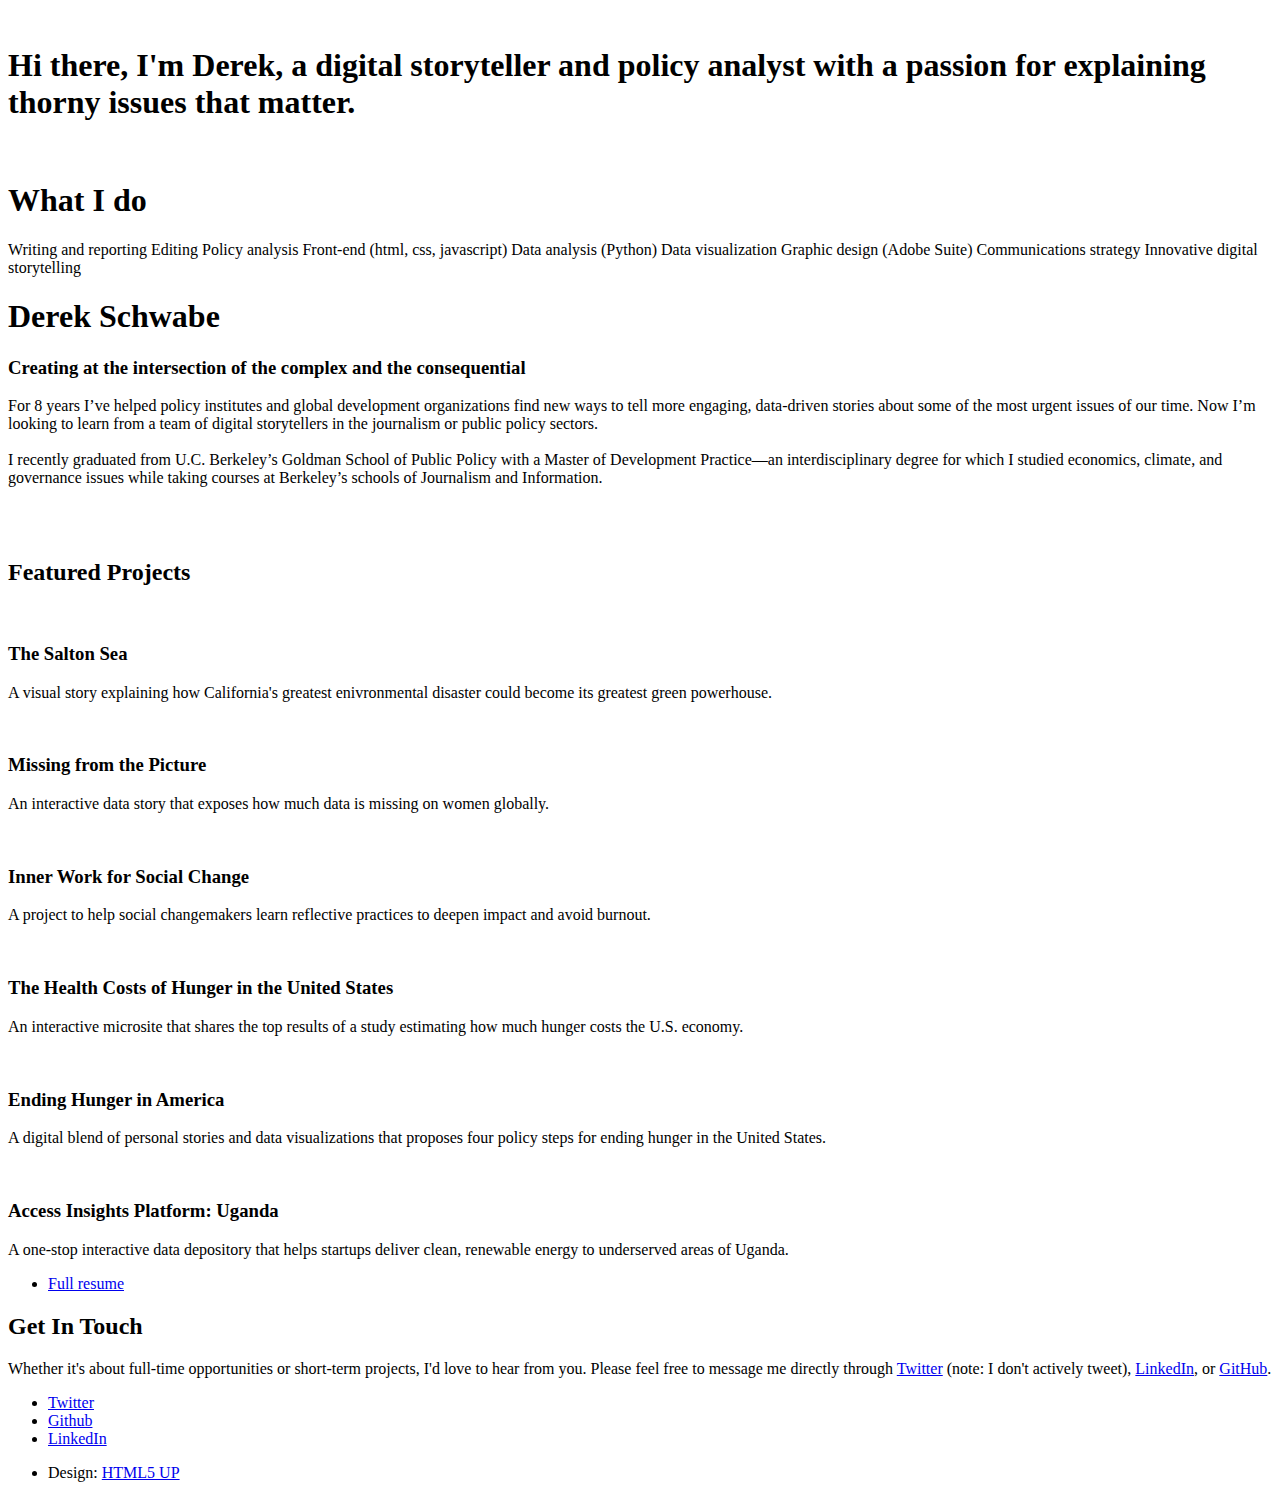
==== index.html @ 2f1cd6c5 "Adding .html file for personal website" ====
<!DOCTYPE HTML>
<!--
	Strata by HTML5 UP
	html5up.net | @ajlkn
	Free for personal and commercial use under the CCA 3.0 license (html5up.net/license)
-->
<html>
	<head>
		<title>Derek Schwabe</title>
		<link rel="shortcut icon" type="image/png" href="images/fav/ds-favicon.png"/>
		<meta charset="utf-8" />
		<meta name="viewport" content="width=device-width, initial-scale=1, user-scalable=no" />
		<link rel="stylesheet" href="assets/css/main.css" />
	</head>
	<body class="is-preload">

		<!-- Header -->
			<header id="header">
				<div class="inner" id="header-text">
					<a class="image headshot"><img src="images/derek-headshot.jpg" alt="" /></a>
					<h1><strong>Hi there, I'm Derek</strong><span class = "intro-sentence">, a digital storyteller
					and policy analyst with a passion for
					explaining thorny issues that matter.</span></h1><br />
					<span class = whatido> <h1><strong>What I do</strong></h1></span>
					<span id="keywords"><p class ="intro"><span class = "keyword">Writing and reporting</span> <span class = "keyword">Editing</span> <span class = "keyword">Policy analysis</span> <span class = "keyword">Front-end (html, css, javascript) </span> <span class = "keyword">Data analysis (Python)</span> <span class = "keyword">Data visualization </span> <span class = "keyword">Graphic design (Adobe Suite) </span> <span class = "keyword">Communications strategy </span> <span class = "keyword">Innovative digital storytelling</span></p>
				</span>
				</div>
			</header>

		<!-- Main -->
			<div id="main">

				<!-- One -->
					<section id="one">
						<header class="major">
							<h1 class="name">Derek Schwabe</h1>
							<h3 class = "tagline">Creating at the intersection of the complex and the consequential</h3>
						</header>
						<p class ="intro">For 8 years I’ve helped policy institutes and global development organizations find new ways to tell more engaging, data-driven stories about some of the most urgent issues of our time. Now I’m looking to learn from a team of digital storytellers in the journalism or public policy sectors. <br /> <br />

						I recently graduated from U.C. Berkeley’s Goldman School of Public Policy with a Master of Development Practice—an interdisciplinary degree for which I studied economics, climate, and governance issues while taking courses at Berkeley’s schools of Journalism and Information.</p> <br /><br />

						<!-- <h3 id = "skills"> What I do</h3>
						<div class = "keyword-container"><p class ="intro"><span class = "keyword">Writing and reporting</span> <span class = "keyword">editing</span> <span class = "keyword">policy analysis</span> <span class = "keyword">front-end web development (html, css, javascript) </span> <span class = "keyword">data analysis (Python)</span> <span class = "keyword">data visualization </span> <span class = "keyword">graphic design (Adobe Suite) </span> <span class = "keyword">communications strategy </span> <span class = "keyword">innovative digital storytelling</span></p></div> -->
						<!-- <ul class="actions">
							<li><a href="#" class="button">Learn More</a></li>
						</ul> -->
					</section>

				<!-- Two -->
					<section id="two">
						<h2 class="projects">Featured Projects</h2>
						<div class="row">
							<article class="col-6 col-12-xsmall work-item">
								<a href="https://salton-sea-story.netlify.app/" target="_blank" class="image fit thumb"><img src="images/thumbs/01.jpg" alt="" /></a>
								<h3>The Salton Sea</h3>
								<p>A visual story explaining how California's greatest enivronmental disaster could become its greatest green powerhouse.</p>
							</article>
							<article class="col-6 col-12-xsmall work-item">
								<a href="https://hungerreport.org/missingdata/" target="_blank" class="image fit thumb"><img src="images/thumbs/02.jpg" alt="" /></a>
								<h3>Missing from the Picture</h3>
								<p>An interactive data story that exposes how much data is missing on women globally.</p>
							</article>
							<article class="col-6 col-12-xsmall work-item">
								<a href="https://www.innerworkforsocialchange.org/" target="_blank" class="image fit thumb"><img src="images/thumbs/03.jpg" alt="" /></a>
								<h3>Inner Work for Social Change</h3>
								<p>A project to help social changemakers learn reflective practices to deepen impact and avoid burnout.</p>
							</article>
							<article class="col-6 col-12-xsmall work-item">
								<a href="http://www.hungerreport.org/costofhunger/" target="_blank" class="image fit thumb"><img src="images/thumbs/04.jpg" alt="" /></a>
								<h3>The Health Costs of Hunger in the United States</h3>
								<p>An interactive microsite that shares the top results of a study estimating how much hunger costs the U.S. economy.</p>
							</article>
							<article class="col-6 col-12-xsmall work-item">
								<a href="https://hungerreport.org/profiles/" target="_blank" class="image fit thumb"><img src="images/thumbs/05.jpg" alt="" /></a>
								<h3>Ending Hunger in America</h3>
								<p>A digital blend of personal stories and data visualizations that proposes four policy steps for ending hunger in the United States.</p>
							</article>
							<article class="col-6 col-12-xsmall work-item">
								<a href="https://accessinsights.org/explore/ug" target="_blank" class="image fit thumb"><img src="images/thumbs/06.jpg" alt="" /></a>
								<h3>Access Insights Platform: Uganda</h3>
								<p>A one-stop interactive data depository that helps startups deliver clean, renewable energy to underserved areas of Uganda.</p>
							</article>
						</div>
						<ul class="actions">
							<li><a href="assets/documents/Derek-Schwabe-Resume-2022.pdf" target="_blank" class="button">Full resume</a></li>
						</ul>
					</section>

				<!-- Three -->
					<section id="three">
						<h2>Get In Touch</h2>
						<p>Whether it's about full-time opportunities or short-term projects, I'd love to hear from you. Please feel free to message me directly through <a href = "https://twitter.com/DerekSchwabe" target="_blank">Twitter</a> (note: I don't actively tweet), <a href = "https://www.linkedin.com/in/derek-s-07279b3a" target="_blank">LinkedIn</a>, or <a href = "https://github.com/d-schwabe" target="_blank">GitHub</a>.</p>
						<!-- <div class="row">
							<div class="col-8 col-12-small">
								<form method="post" action="https://formspree.io/f/mvoljdop">
									<div class="row gtr-uniform gtr-50">
										<div class="col-6 col-12-xsmall"><input type="text" name="name" id="name" placeholder="Name" /></div>
										<div class="col-6 col-12-xsmall"><input type="email" name="email" id="email" placeholder="Email" /></div>
										<div class="col-12"><textarea name="message" id="message" placeholder="Message" rows="4"></textarea></div>
									</div>
								</form>
								<ul class="actions">
									<li><input type="submit" value="Send Message" /></li>
								</ul>
							</div> -->
							<!-- <div class="col-4 col-12-small">
								<ul class="labeled-icons">
									<li>
										<h3 class="icon solid fa-home"><span class="label">Address</span></h3>
										1234 Somewhere Rd.<br />
										Nashville, TN 00000<br />
										United States
									</li>
									<li>
										<h3 class="icon solid fa-mobile-alt"><span class="label">Phone</span></h3>
										000-000-0000
									</li>
									<li>
										<h3 class="icon solid fa-envelope"><span class="label">Email</span></h3>
										<a href="#">hello@untitled.tld</a>
									</li>
								</ul>
							</div> -->
						</div>
					</section>

				<!-- Four -->
				<!--
					<section id="four">
						<h2>Elements</h2>

						<section>
							<h4>Text</h4>
							<p>This is <b>bold</b> and this is <strong>strong</strong>. This is <i>italic</i> and this is <em>emphasized</em>.
							This is <sup>superscript</sup> text and this is <sub>subscript</sub> text.
							This is <u>underlined</u> and this is code: <code>for (;;) { ... }</code>. Finally, <a href="#">this is a link</a>.</p>
							<hr />
							<header>
								<h4>Heading with a Subtitle</h4>
								<p>Lorem ipsum dolor sit amet nullam id egestas urna aliquam</p>
							</header>
							<p>Nunc lacinia ante nunc ac lobortis. Interdum adipiscing gravida odio porttitor sem non mi integer non faucibus ornare mi ut ante amet placerat aliquet. Volutpat eu sed ante lacinia sapien lorem accumsan varius montes viverra nibh in adipiscing blandit tempus accumsan.</p>
							<header>
								<h5>Heading with a Subtitle</h5>
								<p>Lorem ipsum dolor sit amet nullam id egestas urna aliquam</p>
							</header>
							<p>Nunc lacinia ante nunc ac lobortis. Interdum adipiscing gravida odio porttitor sem non mi integer non faucibus ornare mi ut ante amet placerat aliquet. Volutpat eu sed ante lacinia sapien lorem accumsan varius montes viverra nibh in adipiscing blandit tempus accumsan.</p>
							<hr />
							<h2>Heading Level 2</h2>
							<h3>Heading Level 3</h3>
							<h4>Heading Level 4</h4>
							<h5>Heading Level 5</h5>
							<h6>Heading Level 6</h6>
							<hr />
							<h5>Blockquote</h5>
							<blockquote>Fringilla nisl. Donec accumsan interdum nisi, quis tincidunt felis sagittis eget tempus euismod. Vestibulum ante ipsum primis in faucibus vestibulum. Blandit adipiscing eu felis iaculis volutpat ac adipiscing accumsan faucibus. Vestibulum ante ipsum primis in faucibus lorem ipsum dolor sit amet nullam adipiscing eu felis.</blockquote>
							<h5>Preformatted</h5>
							<pre><code>i = 0;

while (!deck.isInOrder()) {
print 'Iteration ' + i;
deck.shuffle();
i++;
}

print 'It took ' + i + ' iterations to sort the deck.';</code></pre>
						</section>

						<section>
							<h4>Lists</h4>
							<div class="row">
								<div class="col-6 col-12-xsmall">
									<h5>Unordered</h5>
									<ul>
										<li>Dolor pulvinar etiam magna etiam.</li>
										<li>Sagittis adipiscing lorem eleifend.</li>
										<li>Felis enim feugiat dolore viverra.</li>
									</ul>
									<h5>Alternate</h5>
									<ul class="alt">
										<li>Dolor pulvinar etiam magna etiam.</li>
										<li>Sagittis adipiscing lorem eleifend.</li>
										<li>Felis enim feugiat dolore viverra.</li>
									</ul>
								</div>
								<div class="col-6 col-12-xsmall">
									<h5>Ordered</h5>
									<ol>
										<li>Dolor pulvinar etiam magna etiam.</li>
										<li>Etiam vel felis at lorem sed viverra.</li>
										<li>Felis enim feugiat dolore viverra.</li>
										<li>Dolor pulvinar etiam magna etiam.</li>
										<li>Etiam vel felis at lorem sed viverra.</li>
										<li>Felis enim feugiat dolore viverra.</li>
									</ol>
									<h5>Icons</h5>
									<ul class="icons">
										<li><a href="" class="icon brands fa-twitter"><span class="label">Twitter</span></a></li>
										<li><a href="#" class="icon brands fa-facebook-f"><span class="label">Facebook</span></a></li>
										<li><a href="#" class="icon brands fa-instagram"><span class="label">Instagram</span></a></li>
										<li><a href="#" class="icon brands fa-github"><span class="label">Github</span></a></li>
										<li><a href="#" class="icon brands fa-dribbble"><span class="label">Dribbble</span></a></li>
										<li><a href="#" class="icon brands fa-tumblr"><span class="label">Tumblr</span></a></li>
									</ul>
								</div>
							</div>
							<h5>Actions</h5>
							<ul class="actions">
								<li><a href="#" class="button primary">Default</a></li>
								<li><a href="#" class="button">Default</a></li>
							</ul>
							<ul class="actions small">
								<li><a href="#" class="button primary small">Small</a></li>
								<li><a href="#" class="button small">Small</a></li>
							</ul>
							<div class="row">
								<div class="col-6 col-12-small">
									<ul class="actions stacked">
										<li><a href="#" class="button primary">Default</a></li>
										<li><a href="#" class="button">Default</a></li>
									</ul>
								</div>
								<div class="col-6 col-12-small">
									<ul class="actions stacked">
										<li><a href="#" class="button primary small">Small</a></li>
										<li><a href="#" class="button small">Small</a></li>
									</ul>
								</div>
								<div class="col-6 col-12-small">
									<ul class="actions stacked">
										<li><a href="#" class="button primary fit">Default</a></li>
										<li><a href="#" class="button fit">Default</a></li>
									</ul>
								</div>
								<div class="col-6 col-12-small">
									<ul class="actions stacked">
										<li><a href="#" class="button primary small fit">Small</a></li>
										<li><a href="#" class="button small fit">Small</a></li>
									</ul>
								</div>
							</div>
						</section>

						<section>
							<h4>Table</h4>
							<h5>Default</h5>
							<div class="table-wrapper">
								<table>
									<thead>
										<tr>
											<th>Name</th>
											<th>Description</th>
											<th>Price</th>
										</tr>
									</thead>
									<tbody>
										<tr>
											<td>Item One</td>
											<td>Ante turpis integer aliquet porttitor.</td>
											<td>29.99</td>
										</tr>
										<tr>
											<td>Item Two</td>
											<td>Vis ac commodo adipiscing arcu aliquet.</td>
											<td>19.99</td>
										</tr>
										<tr>
											<td>Item Three</td>
											<td> Morbi faucibus arcu accumsan lorem.</td>
											<td>29.99</td>
										</tr>
										<tr>
											<td>Item Four</td>
											<td>Vitae integer tempus condimentum.</td>
											<td>19.99</td>
										</tr>
										<tr>
											<td>Item Five</td>
											<td>Ante turpis integer aliquet porttitor.</td>
											<td>29.99</td>
										</tr>
									</tbody>
									<tfoot>
										<tr>
											<td colspan="2"></td>
											<td>100.00</td>
										</tr>
									</tfoot>
								</table>
							</div>

							<h5>Alternate</h5>
							<div class="table-wrapper">
								<table class="alt">
									<thead>
										<tr>
											<th>Name</th>
											<th>Description</th>
											<th>Price</th>
										</tr>
									</thead>
									<tbody>
										<tr>
											<td>Item One</td>
											<td>Ante turpis integer aliquet porttitor.</td>
											<td>29.99</td>
										</tr>
										<tr>
											<td>Item Two</td>
											<td>Vis ac commodo adipiscing arcu aliquet.</td>
											<td>19.99</td>
										</tr>
										<tr>
											<td>Item Three</td>
											<td> Morbi faucibus arcu accumsan lorem.</td>
											<td>29.99</td>
										</tr>
										<tr>
											<td>Item Four</td>
											<td>Vitae integer tempus condimentum.</td>
											<td>19.99</td>
										</tr>
										<tr>
											<td>Item Five</td>
											<td>Ante turpis integer aliquet porttitor.</td>
											<td>29.99</td>
										</tr>
									</tbody>
									<tfoot>
										<tr>
											<td colspan="2"></td>
											<td>100.00</td>
										</tr>
									</tfoot>
								</table>
							</div>
						</section>

						<section>
							<h4>Buttons</h4>
							<ul class="actions">
								<li><a href="#" class="button primary">Primary</a></li>
								<li><a href="#" class="button">Default</a></li>
							</ul>
							<ul class="actions">
								<li><a href="#" class="button large">Large</a></li>
								<li><a href="#" class="button">Default</a></li>
								<li><a href="#" class="button small">Small</a></li>
							</ul>
							<ul class="actions fit">
								<li><a href="#" class="button primary fit">Fit</a></li>
								<li><a href="#" class="button fit">Fit</a></li>
							</ul>
							<ul class="actions fit small">
								<li><a href="#" class="button primary fit small">Fit + Small</a></li>
								<li><a href="#" class="button fit small">Fit + Small</a></li>
							</ul>
							<ul class="actions">
								<li><a href="#" class="button primary icon solid fa-download">Icon</a></li>
								<li><a href="#" class="button icon solid fa-download">Icon</a></li>
							</ul>
							<ul class="actions">
								<li><span class="button primary disabled">Primary</span></li>
								<li><span class="button disabled">Default</span></li>
							</ul>
						</section>

						<section>
							<h4>Form</h4>
							<form method="post" action="#">
								<div class="row gtr-uniform gtr-50">
									<div class="col-6 col-12-xsmall">
										<input type="text" name="demo-name" id="demo-name" value="" placeholder="Name" />
									</div>
									<div class="col-6 col-12-xsmall">
										<input type="email" name="demo-email" id="demo-email" value="" placeholder="Email" />
									</div>
									<div class="col-12">
										<select name="demo-category" id="demo-category">
											<option value="">- Category -</option>
											<option value="1">Manufacturing</option>
											<option value="1">Shipping</option>
											<option value="1">Administration</option>
											<option value="1">Human Resources</option>
										</select>
									</div>
									<div class="col-4 col-12-small">
										<input type="radio" id="demo-priority-low" name="demo-priority" checked>
										<label for="demo-priority-low">Low Priority</label>
									</div>
									<div class="col-4 col-12-small">
										<input type="radio" id="demo-priority-normal" name="demo-priority">
										<label for="demo-priority-normal">Normal Priority</label>
									</div>
									<div class="col-4 col-12-small">
										<input type="radio" id="demo-priority-high" name="demo-priority">
										<label for="demo-priority-high">High Priority</label>
									</div>
									<div class="col-6 col-12-small">
										<input type="checkbox" id="demo-copy" name="demo-copy">
										<label for="demo-copy">Email me a copy of this message</label>
									</div>
									<div class="col-6 col-12-small">
										<input type="checkbox" id="demo-human" name="demo-human" checked>
										<label for="demo-human">I am a human and not a robot</label>
									</div>
									<div class="col-12">
										<textarea name="demo-message" id="demo-message" placeholder="Enter your message" rows="6"></textarea>
									</div>
									<div class="col-12">
										<ul class="actions">
											<li><input type="submit" value="Send Message" class="primary" /></li>
											<li><input type="reset" value="Reset" /></li>
										</ul>
									</div>
								</div>
							</form>
						</section>

						<section>
							<h4>Image</h4>
							<h5>Fit</h5>
							<div class="box alt">
								<div class="row gtr-50 gtr-uniform">
									<div class="col-12"><span class="image fit"><img src="images/fulls/05.jpg" alt="" /></span></div>
									<div class="col-4"><span class="image fit"><img src="images/thumbs/01.jpg" alt="" /></span></div>
									<div class="col-4"><span class="image fit"><img src="images/thumbs/02.jpg" alt="" /></span></div>
									<div class="col-4"><span class="image fit"><img src="images/thumbs/03.jpg" alt="" /></span></div>
									<div class="col-4"><span class="image fit"><img src="images/thumbs/04.jpg" alt="" /></span></div>
									<div class="col-4"><span class="image fit"><img src="images/thumbs/05.jpg" alt="" /></span></div>
									<div class="col-4"><span class="image fit"><img src="images/thumbs/06.jpg" alt="" /></span></div>
									<div class="col-4"><span class="image fit"><img src="images/thumbs/03.jpg" alt="" /></span></div>
									<div class="col-4"><span class="image fit"><img src="images/thumbs/02.jpg" alt="" /></span></div>
									<div class="col-4"><span class="image fit"><img src="images/thumbs/01.jpg" alt="" /></span></div>
								</div>
							</div>
							<h5>Left &amp; Right</h5>
							<p><span class="image left"><img src="images/avatar.jpg" alt="" /></span>Fringilla nisl. Donec accumsan interdum nisi, quis tincidunt felis sagittis eget. tempus euismod. Vestibulum ante ipsum primis in faucibus vestibulum. Blandit adipiscing eu felis iaculis volutpat ac adipiscing accumsan eu faucibus. Integer ac pellentesque praesent tincidunt felis sagittis eget. tempus euismod. Vestibulum ante ipsum primis in faucibus vestibulum. Blandit adipiscing eu felis iaculis volutpat ac adipiscing accumsan eu faucibus. Integer ac pellentesque praesent. Donec accumsan interdum nisi, quis tincidunt felis sagittis eget. tempus euismod. Vestibulum ante ipsum primis in faucibus vestibulum. Blandit adipiscing eu felis iaculis volutpat ac adipiscing accumsan eu faucibus. Integer ac pellentesque praesent tincidunt felis sagittis eget. tempus euismod. Vestibulum ante ipsum primis in faucibus vestibulum. Blandit adipiscing eu felis iaculis volutpat ac adipiscing accumsan eu faucibus. Integer ac pellentesque praesent.</p>
							<p><span class="image right"><img src="images/avatar.jpg" alt="" /></span>Fringilla nisl. Donec accumsan interdum nisi, quis tincidunt felis sagittis eget. tempus euismod. Vestibulum ante ipsum primis in faucibus vestibulum. Blandit adipiscing eu felis iaculis volutpat ac adipiscing accumsan eu faucibus. Integer ac pellentesque praesent tincidunt felis sagittis eget. tempus euismod. Vestibulum ante ipsum primis in faucibus vestibulum. Blandit adipiscing eu felis iaculis volutpat ac adipiscing accumsan eu faucibus. Integer ac pellentesque praesent. Donec accumsan interdum nisi, quis tincidunt felis sagittis eget. tempus euismod. Vestibulum ante ipsum primis in faucibus vestibulum. Blandit adipiscing eu felis iaculis volutpat ac adipiscing accumsan eu faucibus. Integer ac pellentesque praesent tincidunt felis sagittis eget. tempus euismod. Vestibulum ante ipsum primis in faucibus vestibulum. Blandit adipiscing eu felis iaculis volutpat ac adipiscing accumsan eu faucibus. Integer ac pellentesque praesent.</p>
						</section>

					</section>
				-->

			</div>

		<!-- Footer -->
			<footer id="footer">
				<div class="inner">
					<ul class="icons">
						<li><a href="https://twitter.com/DerekSchwabe" class="icon brands fa-twitter" target="_blank"><span class="label">Twitter</span></a></li>
						<li><a href="https://github.com/d-schwabe" class="icon brands fa-github" target="_blank"><span class="label">Github</span></a></li>
						<li><a href="https://www.linkedin.com/in/derek-s-07279b3a" target="_blank" class="icon brands fa-linkedin"><span class="label">LinkedIn</span></a></li>
						<!-- <li><a href="# target="_blank class="icon solid fa-envelope"><span class="label">Email</span></a></li> -->
					</ul>
					<ul class="copyright">
						<!-- <li>&copy; Untitled</li> --><li>Design: <a href="http://html5up.net">HTML5 UP</a></li>
					</ul>
				</div>
			</footer>

		<!-- Scripts -->
			<script src="assets/js/jquery.min.js"></script>
			<script src="assets/js/jquery.poptrox.min.js"></script>
			<script src="assets/js/browser.min.js"></script>
			<script src="assets/js/breakpoints.min.js"></script>
			<script src="assets/js/util.js"></script>
			<script src="assets/js/main.js"></script>

	</body>
</html>
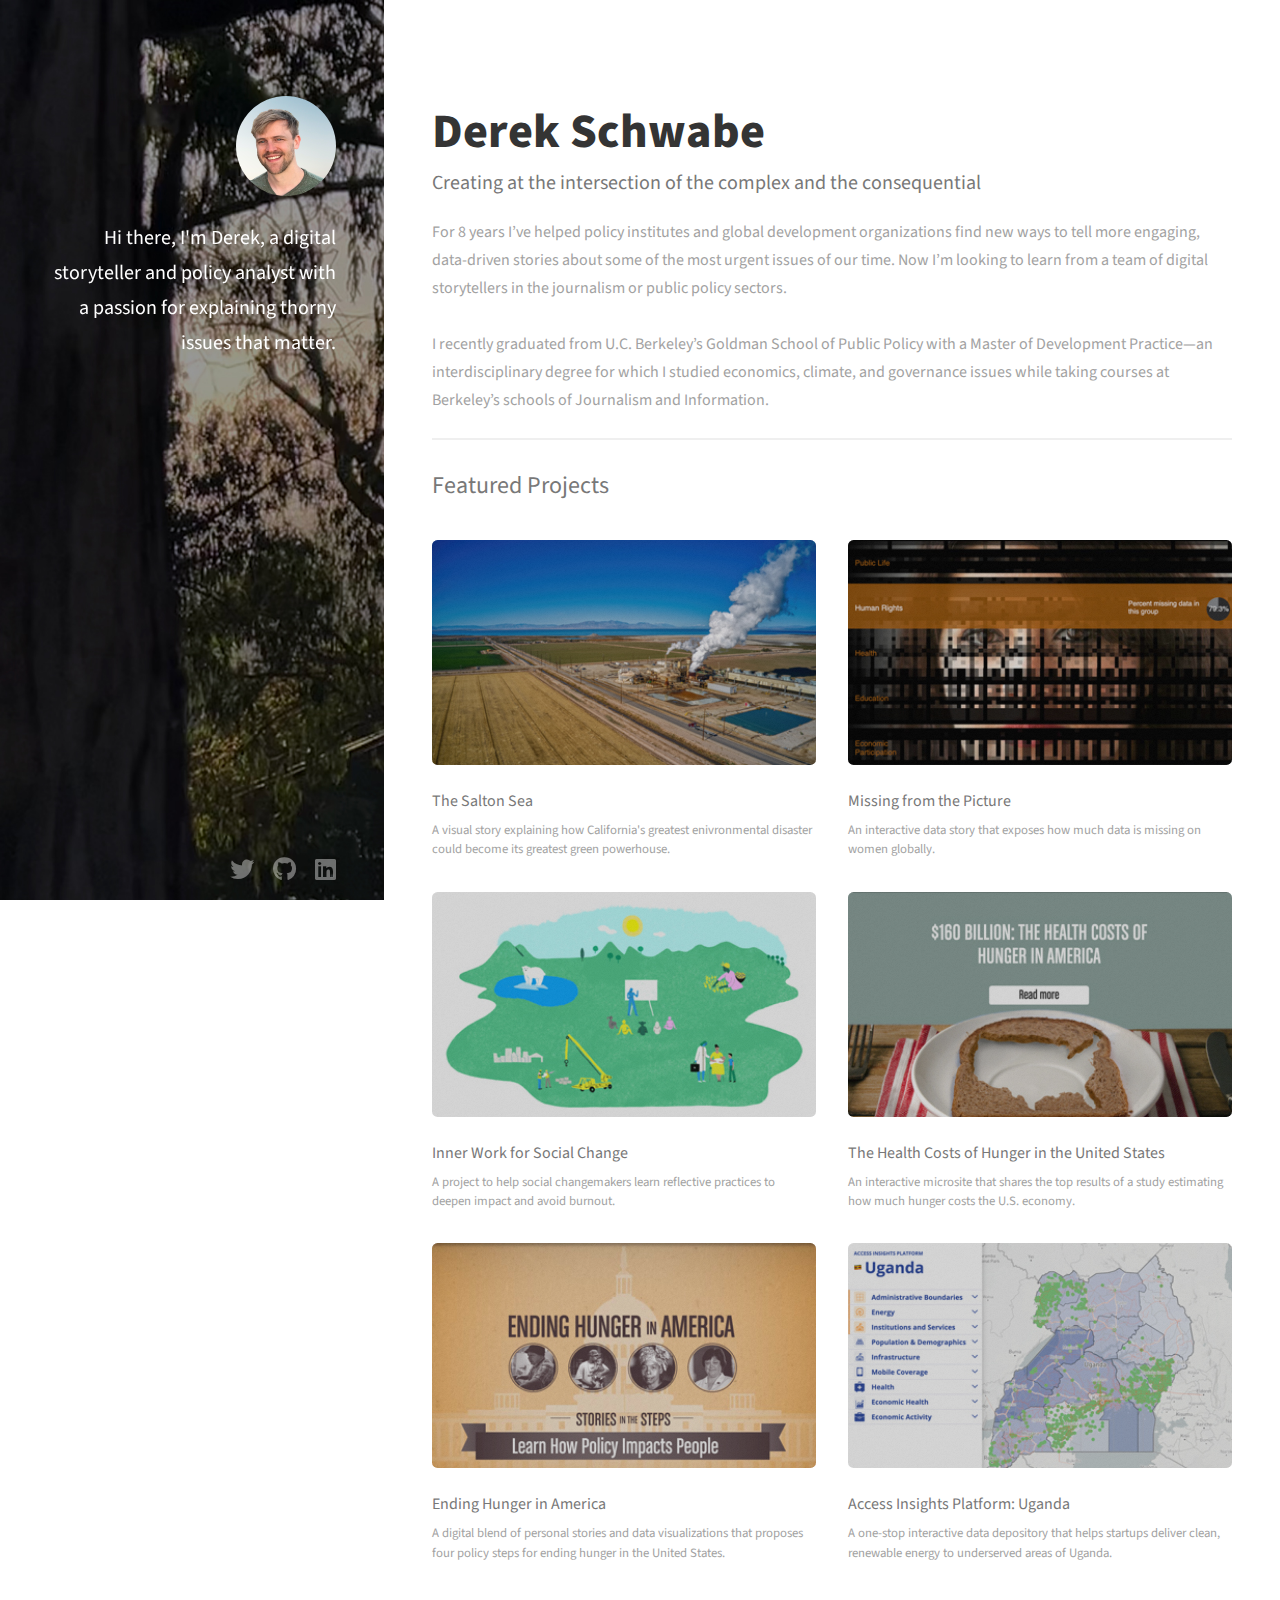
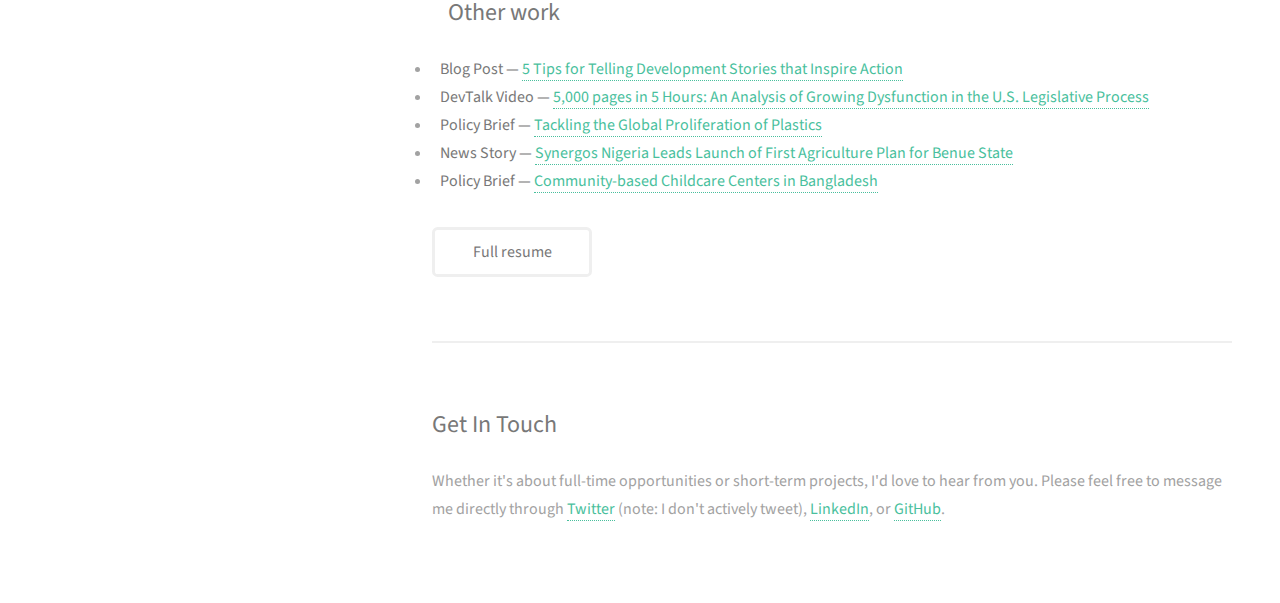
==== commit 89681ec2: "Adding "more work" section" ====
--- a/index.html
+++ b/index.html
@@ -81,15 +81,34 @@
 								<h3>Access Insights Platform: Uganda</h3>
 								<p>A one-stop interactive data depository that helps startups deliver clean, renewable energy to underserved areas of Uganda.</p>
 							</article>
+						<h2 class="other-work-h2">Other work</h2>
+								<ul class = "other-work">
+									<li><strong>Blog Post — </strong><a href="https://mdp.berkeley.edu/5-tips-for-telling-development-stories-that-inspire-action/" target="_blank">5 Tips for Telling Development Stories that Inspire Action</a></a></li>
+									<li><strong>DevTalk Video — </strong><a href="https://www.youtube.com/watch?v=Q4P-qdY0hNo/" target="_blank">5,000 pages in 5 Hours: An Analysis of Growing Dysfunction in the U.S. Legislative Process</a></li>
+									<li><strong>Policy Brief — </strong><a href="https://d-schwabe.github.io/assets/documents/Policy%20Brief%20-%20Managing%20Disposable%20Plastics%20-%20Derek%20Schwabe.pdf" target="_blank">Tackling the Global Proliferation of Plastics</a></li>
+									<li><strong>News Story — </strong><a href="https://www.synergos.org/news-and-insights/2019/synergos-nigeria-leads-launch-first-agriculture-plan-benue-state/" target="_blank">Synergos Nigeria Leads Launch of First Agriculture Plan for Benue State</a></li>
+									<li><strong> Policy Brief — </strong><a href="https://www.syngs.info/files/2019-bangladesh-dpp-childcare-brief.pdf" target="_blank">Community-based Childcare Centers in Bangladesh</a></li>
 						</div>
 						<ul class="actions">
 							<li><a href="assets/documents/Derek-Schwabe-Resume-2022.pdf" target="_blank" class="button">Full resume</a></li>
 						</ul>
 					</section>
 
+				<!-- 	<section id="four">
+							<h2 class = "other-work">Other work</h2>
+								<ul>
+									<li><strong>Blog Post — </strong><a href="https://mdp.berkeley.edu/5-tips-for-telling-development-stories-that-inspire-action/" target="_blank">5 Tips for Telling Development Stories that Inspire Action</a></li>
+									<li>DevTalk Video — <a href="https://www.youtube.com/watch?v=Q4P-qdY0hNo/" target="_blank">5,000 pages in 5 Hours: An Analysis of Growing Dysfunction in the U.S. Legislative Process</a></li>
+									<li>Policy Brief — <a href="https://d-schwabe.github.io/assets/documents/Policy%20Brief%20-%20Managing%20Disposable%20Plastics%20-%20Derek%20Schwabe.pdf" target="_blank">Tackling the Global Proliferation of Plastics</a></li>
+									<li>News Story — <a href="https://www.synergos.org/news-and-insights/2019/synergos-nigeria-leads-launch-first-agriculture-plan-benue-state/" target="_blank">Synergos Nigeria Leads Launch of First Agriculture Plan for Benue State</a></li>
+									<li> Policy Brief — <a href="https://www.syngs.info/files/2019-bangladesh-dpp-childcare-brief.pdf" target="_blank">Community-based Childcare Centers in Bangladesh</a></li>
+					</section> -->
+
+
+
 				<!-- Three -->
 					<section id="three">
-						<h2>Get In Touch</h2>
+						<h2 class = "get-in-touch">Get In Touch</h2>
 						<p>Whether it's about full-time opportunities or short-term projects, I'd love to hear from you. Please feel free to message me directly through <a href = "https://twitter.com/DerekSchwabe" target="_blank">Twitter</a> (note: I don't actively tweet), <a href = "https://www.linkedin.com/in/derek-s-07279b3a" target="_blank">LinkedIn</a>, or <a href = "https://github.com/d-schwabe" target="_blank">GitHub</a>.</p>
 						<!-- <div class="row">
 							<div class="col-8 col-12-small">
--- a/assets/css/main.css
+++ b/assets/css/main.css
@@ -0,0 +1,3328 @@
+@import url("fontawesome-all.min.css");
+@import url("https://fonts.googleapis.com/css?family=Source+Sans+Pro:400,400italic");
+
+/*
+	Strata by HTML5 UP
+	html5up.net | @ajlkn
+	Free for personal and commercial use under the CCA 3.0 license (html5up.net/license)
+*/
+
+html, body, div, span, applet, object,
+iframe, h1, h2, h3, h4, h5, h6, p, blockquote,
+pre, a, abbr, acronym, address, big, cite,
+code, del, dfn, em, img, ins, kbd, q, s, samp,
+small, strike, strong, sub, sup, tt, var, b,
+u, i, center, dl, dt, dd, ol, ul, li, fieldset,
+form, label, legend, table, caption, tbody,
+tfoot, thead, tr, th, td, article, aside,
+canvas, details, embed, figure, figcaption,
+footer, header, hgroup, menu, nav, output, ruby,
+section, summary, time, mark, audio, video {
+	margin: 0;
+	padding: 0;
+	border: 0;
+	font-size: 100%;
+	font: inherit;
+	vertical-align: baseline;}
+
+article, aside, details, figcaption, figure,
+footer, header, hgroup, menu, nav, section {
+	display: block;}
+
+body {
+	line-height: 1;
+}
+
+ol, ul {
+	list-style: none;
+}
+
+blockquote, q {
+	quotes: none;
+}
+
+	blockquote:before, blockquote:after, q:before, q:after {
+		content: '';
+		content: none;
+	}
+
+table {
+	border-collapse: collapse;
+	border-spacing: 0;
+}
+
+body {
+	-webkit-text-size-adjust: none;
+}
+
+mark {
+	background-color: transparent;
+	color: inherit;
+}
+
+input::-moz-focus-inner {
+	border: 0;
+	padding: 0;
+}
+
+input, select, textarea {
+	-moz-appearance: none;
+	-webkit-appearance: none;
+	-ms-appearance: none;
+	appearance: none;
+}
+
+/* Basic */
+
+	html {
+		box-sizing: border-box;
+	}
+
+	*, *:before, *:after {
+		box-sizing: inherit;
+	}
+
+	body {
+		background: #fff;
+	}
+
+		body.is-preload *, body.is-preload *:before, body.is-preload *:after {
+			-moz-animation: none !important;
+			-webkit-animation: none !important;
+			-ms-animation: none !important;
+			animation: none !important;
+			-moz-transition: none !important;
+			-webkit-transition: none !important;
+			-ms-transition: none !important;
+			transition: none !important;
+		}
+
+	body, input, select, textarea {
+		color: #a2a2a2;
+		font-family: "Source Sans Pro", Helvetica, sans-serif;
+		font-size: 16pt;
+		font-weight: 400;
+		line-height: 1.75em;
+	}
+
+	a {
+		-moz-transition: color 0.2s ease-in-out, border-color 0.2s ease-in-out;
+		-webkit-transition: color 0.2s ease-in-out, border-color 0.2s ease-in-out;
+		-ms-transition: color 0.2s ease-in-out, border-color 0.2s ease-in-out;
+		transition: color 0.2s ease-in-out, border-color 0.2s ease-in-out;
+		border-bottom: dotted 1px;
+		color: #49bf9d;
+		text-decoration: none;
+	}
+
+		a:hover {
+			border-bottom-color: transparent;
+			color: #49bf9d !important;
+			text-decoration: none;
+		}
+
+	strong, b {
+		color: #787878;
+		font-weight: 400;
+	}
+
+	em, i {
+		font-style: italic;
+	}
+
+	p {
+		margin: 0 0 2em 0;
+	}
+
+	h1.name {
+		font-weight: 800;
+		font-size: 3em;
+		color: #343434;
+		margin: 0 0 0 0;
+	}
+
+	h1, h2, h3, h4, h5, h6 {
+		color: #787878;
+		font-weight: 400;
+		line-height: 1em;
+		margin: 0 0 1em 0;
+	}
+
+		h1 a, h2 a, h3 a, h4 a, h5 a, h6 a {
+			color: inherit;
+			text-decoration: none;
+		}
+
+	h1 {
+		font-size: 2em;
+		line-height: 1.5em;
+	}
+
+	h2 {
+		font-size: 1.5em;
+		line-height: 1.5em;
+	}
+
+	h3 {
+		font-size: 1.25em;
+		line-height: 1.5em;
+	}
+
+	h4 {
+		font-size: 1.1em;
+		line-height: 1.5em;
+	}
+
+	h5 {
+		font-size: 0.9em;
+		line-height: 1.5em;
+	}
+
+	h6 {
+		font-size: 0.7em;
+		line-height: 1.5em;
+	}
+
+	sub {
+		font-size: 0.8em;
+		position: relative;
+		top: 0.5em;
+	}
+
+	sup {
+		font-size: 0.8em;
+		position: relative;
+		top: -0.5em;
+	}
+
+	hr {
+		border: 0;
+		border-bottom: solid 2px #efefef;
+		margin: 2em 0;
+	}
+
+		hr.major {
+			margin: 3em 0;
+		}
+
+	blockquote {
+		border-left: solid 6px #efefef;
+		font-style: italic;
+		margin: 0 0 2em 0;
+		padding: 0.5em 0 0.5em 1.5em;
+	}
+
+	code {
+		background: #f7f7f7;
+		border-radius: 0.35em;
+		border: solid 2px #efefef;
+		font-family: "Courier New", monospace;
+		font-size: 0.9em;
+		margin: 0 0.25em;
+		padding: 0.25em 0.65em;
+	}
+
+	pre {
+		-webkit-overflow-scrolling: touch;
+		font-family: "Courier New", monospace;
+		font-size: 0.9em;
+		margin: 0 0 2em 0;
+	}
+
+		pre code {
+			display: block;
+			line-height: 1.75em;
+			padding: 1em 1.5em;
+			overflow-x: auto;
+		}
+
+	.align-left {
+		text-align: left;
+	}
+
+	.align-center {
+		text-align: center;
+	}
+
+	.align-right {
+		text-align: right;
+	}
+
+/* Tweaks to spacing and text */
+
+	p.intro {
+		margin: 0 0 -6em 0;
+	}
+	
+	h2.projects{
+		margin: -1.5em 0 1.5em 0;
+	}
+
+	span.intro-sentence {
+		color:  white;
+	}
+	
+	div.header-text {
+			padding-bottom: 3em;
+	}
+
+/* Keyword styling */
+
+/*div.keyword-container {
+
+	display: block;
+}*/
+
+span.keyword {
+    display: inline-block;
+    background-color: rgba(255, 255, 255, .9);
+    color:  black;
+    padding: 2px 10px;
+    -webkit-border-radius: 25px;
+    -moz-border-radius: 25px;
+    border-radius: 25px;
+    font-size: 10pt;
+    line-height: 15pt;
+    margin-top: 10pt;
+}
+
+/* Container */
+
+	.container {
+		margin: 0 auto;
+		max-width: calc(100% - 4em);
+		width: 100%;
+	}
+
+		.container.xsmall {
+			width: 25%;
+		}
+
+		.container.small {
+			width: 50%;
+		}
+
+		.container.medium {
+			width: 75%;
+		}
+
+		.container.large {
+			width: 125%;
+		}
+
+		.container.xlarge {
+			width: 150%;
+		}
+
+		.container.max {
+			width: 100%;
+		}
+
+		@media screen and (max-width: 980px) {
+
+			.container {
+				width: 100% !important;
+				max-width: 100% !important;
+			}
+
+		}
+
+		@media screen and (max-width: 480px) {
+
+			.container {
+				max-width: calc(100% - 3em);
+			}
+
+		}
+
+/* Row */
+
+	.row {
+		display: flex;
+		flex-wrap: wrap;
+		box-sizing: border-box;
+		align-items: stretch;
+	}
+
+		.row > * {
+			box-sizing: border-box;
+		}
+
+		.row.gtr-uniform > * > :last-child {
+			margin-bottom: 0;
+		}
+
+		.row.aln-left {
+			justify-content: flex-start;
+		}
+
+		.row.aln-center {
+			justify-content: center;
+		}
+
+		.row.aln-right {
+			justify-content: flex-end;
+		}
+
+		.row.aln-top {
+			align-items: flex-start;
+		}
+
+		.row.aln-middle {
+			align-items: center;
+		}
+
+		.row.aln-bottom {
+			align-items: flex-end;
+		}
+
+		.row > .imp {
+			order: -1;
+		}
+
+		.row > .col-1 {
+			width: 8.33333%;
+		}
+
+		.row > .off-1 {
+			margin-left: 8.33333%;
+		}
+
+		.row > .col-2 {
+			width: 16.66667%;
+		}
+
+		.row > .off-2 {
+			margin-left: 16.66667%;
+		}
+
+		.row > .col-3 {
+			width: 25%;
+		}
+
+		.row > .off-3 {
+			margin-left: 25%;
+		}
+
+		.row > .col-4 {
+			width: 33.33333%;
+		}
+
+		.row > .off-4 {
+			margin-left: 33.33333%;
+		}
+
+		.row > .col-5 {
+			width: 41.66667%;
+		}
+
+		.row > .off-5 {
+			margin-left: 41.66667%;
+		}
+
+		.row > .col-6 {
+			width: 50%;
+		}
+
+		.row > .off-6 {
+			margin-left: 50%;
+		}
+
+		.row > .col-7 {
+			width: 58.33333%;
+		}
+
+		.row > .off-7 {
+			margin-left: 58.33333%;
+		}
+
+		.row > .col-8 {
+			width: 66.66667%;
+		}
+
+		.row > .off-8 {
+			margin-left: 66.66667%;
+		}
+
+		.row > .col-9 {
+			width: 75%;
+		}
+
+		.row > .off-9 {
+			margin-left: 75%;
+		}
+
+		.row > .col-10 {
+			width: 83.33333%;
+		}
+
+		.row > .off-10 {
+			margin-left: 83.33333%;
+		}
+
+		.row > .col-11 {
+			width: 91.66667%;
+		}
+
+		.row > .off-11 {
+			margin-left: 91.66667%;
+		}
+
+		.row > .col-12 {
+			width: 100%;
+		}
+
+		.row > .off-12 {
+			margin-left: 100%;
+		}
+
+		.row.gtr-0 {
+			margin-top: 0;
+			margin-left: 0em;
+		}
+
+			.row.gtr-0 > * {
+				padding: 0 0 0 0em;
+			}
+
+			.row.gtr-0.gtr-uniform {
+				margin-top: 0em;
+			}
+
+				.row.gtr-0.gtr-uniform > * {
+					padding-top: 0em;
+				}
+
+		.row.gtr-25 {
+			margin-top: 0;
+			margin-left: -0.625em;
+		}
+
+			.row.gtr-25 > * {
+				padding: 0 0 0 0.625em;
+			}
+
+			.row.gtr-25.gtr-uniform {
+				margin-top: -0.625em;
+			}
+
+				.row.gtr-25.gtr-uniform > * {
+					padding-top: 0.625em;
+				}
+
+		.row.gtr-50 {
+			margin-top: 0;
+			margin-left: -1.25em;
+		}
+
+			.row.gtr-50 > * {
+				padding: 0 0 0 1.25em;
+			}
+
+			.row.gtr-50.gtr-uniform {
+				margin-top: -1.25em;
+			}
+
+				.row.gtr-50.gtr-uniform > * {
+					padding-top: 1.25em;
+				}
+
+		.row {
+			margin-top: 0;
+			margin-left: -2.5em;
+		}
+
+			.row > * {
+				padding: 0 0 0 2.5em;
+			}
+
+			.row.gtr-uniform {
+				margin-top: -2.5em;
+			}
+
+				.row.gtr-uniform > * {
+					padding-top: 2.5em;
+				}
+
+		.row.gtr-150 {
+			margin-top: 0;
+			margin-left: -3.75em;
+		}
+
+			.row.gtr-150 > * {
+				padding: 0 0 0 3.75em;
+			}
+
+			.row.gtr-150.gtr-uniform {
+				margin-top: -3.75em;
+			}
+
+				.row.gtr-150.gtr-uniform > * {
+					padding-top: 3.75em;
+				}
+
+		.row.gtr-200 {
+			margin-top: 0;
+			margin-left: -5em;
+		}
+
+			.row.gtr-200 > * {
+				padding: 0 0 0 5em;
+			}
+
+			.row.gtr-200.gtr-uniform {
+				margin-top: -5em;
+			}
+
+				.row.gtr-200.gtr-uniform > * {
+					padding-top: 5em;
+				}
+
+		@media screen and (max-width: 1800px) {
+
+			.row {
+				display: flex;
+				flex-wrap: wrap;
+				box-sizing: border-box;
+				align-items: stretch;
+			}
+
+				.row > * {
+					box-sizing: border-box;
+				}
+
+				.row.gtr-uniform > * > :last-child {
+					margin-bottom: 0;
+				}
+
+				.row.aln-left {
+					justify-content: flex-start;
+				}
+
+				.row.aln-center {
+					justify-content: center;
+				}
+
+				.row.aln-right {
+					justify-content: flex-end;
+				}
+
+				.row.aln-top {
+					align-items: flex-start;
+				}
+
+				.row.aln-middle {
+					align-items: center;
+				}
+
+				.row.aln-bottom {
+					align-items: flex-end;
+				}
+
+				.row > .imp-xlarge {
+					order: -1;
+				}
+
+				.row > .col-1-xlarge {
+					width: 8.33333%;
+				}
+
+				.row > .off-1-xlarge {
+					margin-left: 8.33333%;
+				}
+
+				.row > .col-2-xlarge {
+					width: 16.66667%;
+				}
+
+				.row > .off-2-xlarge {
+					margin-left: 16.66667%;
+				}
+
+				.row > .col-3-xlarge {
+					width: 25%;
+				}
+
+				.row > .off-3-xlarge {
+					margin-left: 25%;
+				}
+
+				.row > .col-4-xlarge {
+					width: 33.33333%;
+				}
+
+				.row > .off-4-xlarge {
+					margin-left: 33.33333%;
+				}
+
+				.row > .col-5-xlarge {
+					width: 41.66667%;
+				}
+
+				.row > .off-5-xlarge {
+					margin-left: 41.66667%;
+				}
+
+				.row > .col-6-xlarge {
+					width: 50%;
+				}
+
+				.row > .off-6-xlarge {
+					margin-left: 50%;
+				}
+
+				.row > .col-7-xlarge {
+					width: 58.33333%;
+				}
+
+				.row > .off-7-xlarge {
+					margin-left: 58.33333%;
+				}
+
+				.row > .col-8-xlarge {
+					width: 66.66667%;
+				}
+
+				.row > .off-8-xlarge {
+					margin-left: 66.66667%;
+				}
+
+				.row > .col-9-xlarge {
+					width: 75%;
+				}
+
+				.row > .off-9-xlarge {
+					margin-left: 75%;
+				}
+
+				.row > .col-10-xlarge {
+					width: 83.33333%;
+				}
+
+				.row > .off-10-xlarge {
+					margin-left: 83.33333%;
+				}
+
+				.row > .col-11-xlarge {
+					width: 91.66667%;
+				}
+
+				.row > .off-11-xlarge {
+					margin-left: 91.66667%;
+				}
+
+				.row > .col-12-xlarge {
+					width: 100%;
+				}
+
+				.row > .off-12-xlarge {
+					margin-left: 100%;
+				}
+
+				.row.gtr-0 {
+					margin-top: 0;
+					margin-left: 0em;
+				}
+
+					.row.gtr-0 > * {
+						padding: 0 0 0 0em;
+					}
+
+					.row.gtr-0.gtr-uniform {
+						margin-top: 0em;
+					}
+
+						.row.gtr-0.gtr-uniform > * {
+							padding-top: 0em;
+						}
+
+				.row.gtr-25 {
+					margin-top: 0;
+					margin-left: -0.625em;
+				}
+
+					.row.gtr-25 > * {
+						padding: 0 0 0 0.625em;
+					}
+
+					.row.gtr-25.gtr-uniform {
+						margin-top: -0.625em;
+					}
+
+						.row.gtr-25.gtr-uniform > * {
+							padding-top: 0.625em;
+						}
+
+				.row.gtr-50 {
+					margin-top: 0;
+					margin-left: -1.25em;
+				}
+
+					.row.gtr-50 > * {
+						padding: 0 0 0 1.25em;
+					}
+
+					.row.gtr-50.gtr-uniform {
+						margin-top: -1.25em;
+					}
+
+						.row.gtr-50.gtr-uniform > * {
+							padding-top: 1.25em;
+						}
+
+				.row {
+					margin-top: 0;
+					margin-left: -2.5em;
+				}
+
+					.row > * {
+						padding: 0 0 0 2.5em;
+					}
+
+					.row.gtr-uniform {
+						margin-top: -2.5em;
+					}
+
+						.row.gtr-uniform > * {
+							padding-top: 2.5em;
+						}
+
+				.row.gtr-150 {
+					margin-top: 0;
+					margin-left: -3.75em;
+				}
+
+					.row.gtr-150 > * {
+						padding: 0 0 0 3.75em;
+					}
+
+					.row.gtr-150.gtr-uniform {
+						margin-top: -3.75em;
+					}
+
+						.row.gtr-150.gtr-uniform > * {
+							padding-top: 3.75em;
+						}
+
+				.row.gtr-200 {
+					margin-top: 0;
+					margin-left: -5em;
+				}
+
+					.row.gtr-200 > * {
+						padding: 0 0 0 5em;
+					}
+
+					.row.gtr-200.gtr-uniform {
+						margin-top: -5em;
+					}
+
+						.row.gtr-200.gtr-uniform > * {
+							padding-top: 5em;
+						}
+
+		}
+
+		@media screen and (max-width: 1280px) {
+
+			.row {
+				display: flex;
+				flex-wrap: wrap;
+				box-sizing: border-box;
+				align-items: stretch;
+			}
+
+				.row > * {
+					box-sizing: border-box;
+				}
+
+				.row.gtr-uniform > * > :last-child {
+					margin-bottom: 0;
+				}
+
+				.row.aln-left {
+					justify-content: flex-start;
+				}
+
+				.row.aln-center {
+					justify-content: center;
+				}
+
+				.row.aln-right {
+					justify-content: flex-end;
+				}
+
+				.row.aln-top {
+					align-items: flex-start;
+				}
+
+				.row.aln-middle {
+					align-items: center;
+				}
+
+				.row.aln-bottom {
+					align-items: flex-end;
+				}
+
+				.row > .imp-large {
+					order: -1;
+				}
+
+				.row > .col-1-large {
+					width: 8.33333%;
+				}
+
+				.row > .off-1-large {
+					margin-left: 8.33333%;
+				}
+
+				.row > .col-2-large {
+					width: 16.66667%;
+				}
+
+				.row > .off-2-large {
+					margin-left: 16.66667%;
+				}
+
+				.row > .col-3-large {
+					width: 25%;
+				}
+
+				.row > .off-3-large {
+					margin-left: 25%;
+				}
+
+				.row > .col-4-large {
+					width: 33.33333%;
+				}
+
+				.row > .off-4-large {
+					margin-left: 33.33333%;
+				}
+
+				.row > .col-5-large {
+					width: 41.66667%;
+				}
+
+				.row > .off-5-large {
+					margin-left: 41.66667%;
+				}
+
+				.row > .col-6-large {
+					width: 50%;
+				}
+
+				.row > .off-6-large {
+					margin-left: 50%;
+				}
+
+				.row > .col-7-large {
+					width: 58.33333%;
+				}
+
+				.row > .off-7-large {
+					margin-left: 58.33333%;
+				}
+
+				.row > .col-8-large {
+					width: 66.66667%;
+				}
+
+				.row > .off-8-large {
+					margin-left: 66.66667%;
+				}
+
+				.row > .col-9-large {
+					width: 75%;
+				}
+
+				.row > .off-9-large {
+					margin-left: 75%;
+				}
+
+				.row > .col-10-large {
+					width: 83.33333%;
+				}
+
+				.row > .off-10-large {
+					margin-left: 83.33333%;
+				}
+
+				.row > .col-11-large {
+					width: 91.66667%;
+				}
+
+				.row > .off-11-large {
+					margin-left: 91.66667%;
+				}
+
+				.row > .col-12-large {
+					width: 100%;
+				}
+
+				.row > .off-12-large {
+					margin-left: 100%;
+				}
+
+				.row.gtr-0 {
+					margin-top: 0;
+					margin-left: 0em;
+				}
+
+					.row.gtr-0 > * {
+						padding: 0 0 0 0em;
+					}
+
+					.row.gtr-0.gtr-uniform {
+						margin-top: 0em;
+					}
+
+						.row.gtr-0.gtr-uniform > * {
+							padding-top: 0em;
+						}
+
+				.row.gtr-25 {
+					margin-top: 0;
+					margin-left: -0.5em;
+				}
+
+					.row.gtr-25 > * {
+						padding: 0 0 0 0.5em;
+					}
+
+					.row.gtr-25.gtr-uniform {
+						margin-top: -0.5em;
+					}
+
+						.row.gtr-25.gtr-uniform > * {
+							padding-top: 0.5em;
+						}
+
+				.row.gtr-50 {
+					margin-top: 0;
+					margin-left: -1em;
+				}
+
+					.row.gtr-50 > * {
+						padding: 0 0 0 1em;
+					}
+
+					.row.gtr-50.gtr-uniform {
+						margin-top: -1em;
+					}
+
+						.row.gtr-50.gtr-uniform > * {
+							padding-top: 1em;
+						}
+
+				.row {
+					margin-top: 0;
+					margin-left: -2em;
+				}
+
+					.row > * {
+						padding: 0 0 0 2em;
+					}
+
+					.row.gtr-uniform {
+						margin-top: -2em;
+					}
+
+						.row.gtr-uniform > * {
+							padding-top: 2em;
+						}
+
+				.row.gtr-150 {
+					margin-top: 0;
+					margin-left: -3em;
+				}
+
+					.row.gtr-150 > * {
+						padding: 0 0 0 3em;
+					}
+
+					.row.gtr-150.gtr-uniform {
+						margin-top: -3em;
+					}
+
+						.row.gtr-150.gtr-uniform > * {
+							padding-top: 3em;
+						}
+
+				.row.gtr-200 {
+					margin-top: 0;
+					margin-left: -4em;
+				}
+
+					.row.gtr-200 > * {
+						padding: 0 0 0 4em;
+					}
+
+					.row.gtr-200.gtr-uniform {
+						margin-top: -4em;
+					}
+
+						.row.gtr-200.gtr-uniform > * {
+							padding-top: 4em;
+						}
+
+		}
+
+		@media screen and (max-width: 980px) {
+
+			.row {
+				display: flex;
+				flex-wrap: wrap;
+				box-sizing: border-box;
+				align-items: stretch;
+			}
+
+				.row > * {
+					box-sizing: border-box;
+				}
+
+				.row.gtr-uniform > * > :last-child {
+					margin-bottom: 0;
+				}
+
+				.row.aln-left {
+					justify-content: flex-start;
+				}
+
+				.row.aln-center {
+					justify-content: center;
+				}
+
+				.row.aln-right {
+					justify-content: flex-end;
+				}
+
+				.row.aln-top {
+					align-items: flex-start;
+				}
+
+				.row.aln-middle {
+					align-items: center;
+				}
+
+				.row.aln-bottom {
+					align-items: flex-end;
+				}
+
+				.row > .imp-medium {
+					order: -1;
+				}
+
+				.row > .col-1-medium {
+					width: 8.33333%;
+				}
+
+				.row > .off-1-medium {
+					margin-left: 8.33333%;
+				}
+
+				.row > .col-2-medium {
+					width: 16.66667%;
+				}
+
+				.row > .off-2-medium {
+					margin-left: 16.66667%;
+				}
+
+				.row > .col-3-medium {
+					width: 25%;
+				}
+
+				.row > .off-3-medium {
+					margin-left: 25%;
+				}
+
+				.row > .col-4-medium {
+					width: 33.33333%;
+				}
+
+				.row > .off-4-medium {
+					margin-left: 33.33333%;
+				}
+
+				.row > .col-5-medium {
+					width: 41.66667%;
+				}
+
+				.row > .off-5-medium {
+					margin-left: 41.66667%;
+				}
+
+				.row > .col-6-medium {
+					width: 50%;
+				}
+
+				.row > .off-6-medium {
+					margin-left: 50%;
+				}
+
+				.row > .col-7-medium {
+					width: 58.33333%;
+				}
+
+				.row > .off-7-medium {
+					margin-left: 58.33333%;
+				}
+
+				.row > .col-8-medium {
+					width: 66.66667%;
+				}
+
+				.row > .off-8-medium {
+					margin-left: 66.66667%;
+				}
+
+				.row > .col-9-medium {
+					width: 75%;
+				}
+
+				.row > .off-9-medium {
+					margin-left: 75%;
+				}
+
+				.row > .col-10-medium {
+					width: 83.33333%;
+				}
+
+				.row > .off-10-medium {
+					margin-left: 83.33333%;
+				}
+
+				.row > .col-11-medium {
+					width: 91.66667%;
+				}
+
+				.row > .off-11-medium {
+					margin-left: 91.66667%;
+				}
+
+				.row > .col-12-medium {
+					width: 100%;
+				}
+
+				.row > .off-12-medium {
+					margin-left: 100%;
+				}
+
+				.row.gtr-0 {
+					margin-top: 0;
+					margin-left: 0em;
+				}
+
+					.row.gtr-0 > * {
+						padding: 0 0 0 0em;
+					}
+
+					.row.gtr-0.gtr-uniform {
+						margin-top: 0em;
+					}
+
+						.row.gtr-0.gtr-uniform > * {
+							padding-top: 0em;
+						}
+
+				.row.gtr-25 {
+					margin-top: 0;
+					margin-left: -0.5em;
+				}
+
+					.row.gtr-25 > * {
+						padding: 0 0 0 0.5em;
+					}
+
+					.row.gtr-25.gtr-uniform {
+						margin-top: -0.5em;
+					}
+
+						.row.gtr-25.gtr-uniform > * {
+							padding-top: 0.5em;
+						}
+
+				.row.gtr-50 {
+					margin-top: 0;
+					margin-left: -1em;
+				}
+
+					.row.gtr-50 > * {
+						padding: 0 0 0 1em;
+					}
+
+					.row.gtr-50.gtr-uniform {
+						margin-top: -1em;
+					}
+
+						.row.gtr-50.gtr-uniform > * {
+							padding-top: 1em;
+						}
+
+				.row {
+					margin-top: 0;
+					margin-left: -2em;
+				}
+
+					.row > * {
+						padding: 0 0 0 2em;
+					}
+
+					.row.gtr-uniform {
+						margin-top: -2em;
+					}
+
+						.row.gtr-uniform > * {
+							padding-top: 2em;
+						}
+
+				.row.gtr-150 {
+					margin-top: 0;
+					margin-left: -3em;
+				}
+
+					.row.gtr-150 > * {
+						padding: 0 0 0 3em;
+					}
+
+					.row.gtr-150.gtr-uniform {
+						margin-top: -3em;
+					}
+
+						.row.gtr-150.gtr-uniform > * {
+							padding-top: 3em;
+						}
+
+				.row.gtr-200 {
+					margin-top: 0;
+					margin-left: -4em;
+				}
+
+					.row.gtr-200 > * {
+						padding: 0 0 0 4em;
+					}
+
+					.row.gtr-200.gtr-uniform {
+						margin-top: -4em;
+					}
+
+						.row.gtr-200.gtr-uniform > * {
+							padding-top: 4em;
+						}
+
+		}
+
+		@media screen and (max-width: 736px) {
+
+			.row {
+				display: flex;
+				flex-wrap: wrap;
+				box-sizing: border-box;
+				align-items: stretch;
+			}
+
+				.row > * {
+					box-sizing: border-box;
+				}
+
+				.row.gtr-uniform > * > :last-child {
+					margin-bottom: 0;
+				}
+
+				.row.aln-left {
+					justify-content: flex-start;
+				}
+
+				.row.aln-center {
+					justify-content: center;
+				}
+
+				.row.aln-right {
+					justify-content: flex-end;
+				}
+
+				.row.aln-top {
+					align-items: flex-start;
+				}
+
+				.row.aln-middle {
+					align-items: center;
+				}
+
+				.row.aln-bottom {
+					align-items: flex-end;
+				}
+
+				.row > .imp-small {
+					order: -1;
+				}
+
+				.row > .col-1-small {
+					width: 8.33333%;
+				}
+
+				.row > .off-1-small {
+					margin-left: 8.33333%;
+				}
+
+				.row > .col-2-small {
+					width: 16.66667%;
+				}
+
+				.row > .off-2-small {
+					margin-left: 16.66667%;
+				}
+
+				.row > .col-3-small {
+					width: 25%;
+				}
+
+				.row > .off-3-small {
+					margin-left: 25%;
+				}
+
+				.row > .col-4-small {
+					width: 33.33333%;
+				}
+
+				.row > .off-4-small {
+					margin-left: 33.33333%;
+				}
+
+				.row > .col-5-small {
+					width: 41.66667%;
+				}
+
+				.row > .off-5-small {
+					margin-left: 41.66667%;
+				}
+
+				.row > .col-6-small {
+					width: 50%;
+				}
+
+				.row > .off-6-small {
+					margin-left: 50%;
+				}
+
+				.row > .col-7-small {
+					width: 58.33333%;
+				}
+
+				.row > .off-7-small {
+					margin-left: 58.33333%;
+				}
+
+				.row > .col-8-small {
+					width: 66.66667%;
+				}
+
+				.row > .off-8-small {
+					margin-left: 66.66667%;
+				}
+
+				.row > .col-9-small {
+					width: 75%;
+				}
+
+				.row > .off-9-small {
+					margin-left: 75%;
+				}
+
+				.row > .col-10-small {
+					width: 83.33333%;
+				}
+
+				.row > .off-10-small {
+					margin-left: 83.33333%;
+				}
+
+				.row > .col-11-small {
+					width: 91.66667%;
+				}
+
+				.row > .off-11-small {
+					margin-left: 91.66667%;
+				}
+
+				.row > .col-12-small {
+					width: 100%;
+				}
+
+				.row > .off-12-small {
+					margin-left: 100%;
+				}
+
+				.row.gtr-0 {
+					margin-top: 0;
+					margin-left: 0em;
+				}
+
+					.row.gtr-0 > * {
+						padding: 0 0 0 0em;
+					}
+
+					.row.gtr-0.gtr-uniform {
+						margin-top: 0em;
+					}
+
+						.row.gtr-0.gtr-uniform > * {
+							padding-top: 0em;
+						}
+
+				.row.gtr-25 {
+					margin-top: 0;
+					margin-left: -0.375em;
+				}
+
+					.row.gtr-25 > * {
+						padding: 0 0 0 0.375em;
+					}
+
+					.row.gtr-25.gtr-uniform {
+						margin-top: -0.375em;
+					}
+
+						.row.gtr-25.gtr-uniform > * {
+							padding-top: 0.375em;
+						}
+
+				.row.gtr-50 {
+					margin-top: 0;
+					margin-left: -0.75em;
+				}
+
+					.row.gtr-50 > * {
+						padding: 0 0 0 0.75em;
+					}
+
+					.row.gtr-50.gtr-uniform {
+						margin-top: -0.75em;
+					}
+
+						.row.gtr-50.gtr-uniform > * {
+							padding-top: 0.75em;
+						}
+
+				.row {
+					margin-top: 0;
+					margin-left: -1.5em;
+				}
+
+					.row > * {
+						padding: 0 0 0 1.5em;
+					}
+
+					.row.gtr-uniform {
+						margin-top: -1.5em;
+					}
+
+						.row.gtr-uniform > * {
+							padding-top: 1.5em;
+						}
+
+				.row.gtr-150 {
+					margin-top: 0;
+					margin-left: -2.25em;
+				}
+
+					.row.gtr-150 > * {
+						padding: 0 0 0 2.25em;
+					}
+
+					.row.gtr-150.gtr-uniform {
+						margin-top: -2.25em;
+					}
+
+						.row.gtr-150.gtr-uniform > * {
+							padding-top: 2.25em;
+						}
+
+				.row.gtr-200 {
+					margin-top: 0;
+					margin-left: -3em;
+				}
+
+					.row.gtr-200 > * {
+						padding: 0 0 0 3em;
+					}
+
+					.row.gtr-200.gtr-uniform {
+						margin-top: -3em;
+					}
+
+						.row.gtr-200.gtr-uniform > * {
+							padding-top: 3em;
+						}
+
+		}
+
+		@media screen and (max-width: 480px) {
+
+			.row {
+				display: flex;
+				flex-wrap: wrap;
+				box-sizing: border-box;
+				align-items: stretch;
+			}
+
+				.row > * {
+					box-sizing: border-box;
+				}
+
+				.row.gtr-uniform > * > :last-child {
+					margin-bottom: 0;
+				}
+
+				.row.aln-left {
+					justify-content: flex-start;
+				}
+
+				.row.aln-center {
+					justify-content: center;
+				}
+
+				.row.aln-right {
+					justify-content: flex-end;
+				}
+
+				.row.aln-top {
+					align-items: flex-start;
+				}
+
+				.row.aln-middle {
+					align-items: center;
+				}
+
+				.row.aln-bottom {
+					align-items: flex-end;
+				}
+
+				.row > .imp-xsmall {
+					order: -1;
+				}
+
+				.row > .col-1-xsmall {
+					width: 8.33333%;
+				}
+
+				.row > .off-1-xsmall {
+					margin-left: 8.33333%;
+				}
+
+				.row > .col-2-xsmall {
+					width: 16.66667%;
+				}
+
+				.row > .off-2-xsmall {
+					margin-left: 16.66667%;
+				}
+
+				.row > .col-3-xsmall {
+					width: 25%;
+				}
+
+				.row > .off-3-xsmall {
+					margin-left: 25%;
+				}
+
+				.row > .col-4-xsmall {
+					width: 33.33333%;
+				}
+
+				.row > .off-4-xsmall {
+					margin-left: 33.33333%;
+				}
+
+				.row > .col-5-xsmall {
+					width: 41.66667%;
+				}
+
+				.row > .off-5-xsmall {
+					margin-left: 41.66667%;
+				}
+
+				.row > .col-6-xsmall {
+					width: 50%;
+				}
+
+				.row > .off-6-xsmall {
+					margin-left: 50%;
+				}
+
+				.row > .col-7-xsmall {
+					width: 58.33333%;
+				}
+
+				.row > .off-7-xsmall {
+					margin-left: 58.33333%;
+				}
+
+				.row > .col-8-xsmall {
+					width: 66.66667%;
+				}
+
+				.row > .off-8-xsmall {
+					margin-left: 66.66667%;
+				}
+
+				.row > .col-9-xsmall {
+					width: 75%;
+				}
+
+				.row > .off-9-xsmall {
+					margin-left: 75%;
+				}
+
+				.row > .col-10-xsmall {
+					width: 83.33333%;
+				}
+
+				.row > .off-10-xsmall {
+					margin-left: 83.33333%;
+				}
+
+				.row > .col-11-xsmall {
+					width: 91.66667%;
+				}
+
+				.row > .off-11-xsmall {
+					margin-left: 91.66667%;
+				}
+
+				.row > .col-12-xsmall {
+					width: 100%;
+				}
+
+				.row > .off-12-xsmall {
+					margin-left: 100%;
+				}
+
+				.row.gtr-0 {
+					margin-top: 0;
+					margin-left: 0em;
+				}
+
+					.row.gtr-0 > * {
+						padding: 0 0 0 0em;
+					}
+
+					.row.gtr-0.gtr-uniform {
+						margin-top: 0em;
+					}
+
+						.row.gtr-0.gtr-uniform > * {
+							padding-top: 0em;
+						}
+
+				.row.gtr-25 {
+					margin-top: 0;
+					margin-left: -0.375em;
+				}
+
+					.row.gtr-25 > * {
+						padding: 0 0 0 0.375em;
+					}
+
+					.row.gtr-25.gtr-uniform {
+						margin-top: -0.375em;
+					}
+
+						.row.gtr-25.gtr-uniform > * {
+							padding-top: 0.375em;
+						}
+
+				.row.gtr-50 {
+					margin-top: 0;
+					margin-left: -0.75em;
+				}
+
+					.row.gtr-50 > * {
+						padding: 0 0 0 0.75em;
+					}
+
+					.row.gtr-50.gtr-uniform {
+						margin-top: -0.75em;
+					}
+
+						.row.gtr-50.gtr-uniform > * {
+							padding-top: 0.75em;
+						}
+
+				.row {
+					margin-top: 0;
+					margin-left: -1.5em;
+				}
+
+					.row > * {
+						padding: 0 0 0 1.5em;
+					}
+
+					.row.gtr-uniform {
+						margin-top: -1.5em;
+					}
+
+						.row.gtr-uniform > * {
+							padding-top: 1.5em;
+						}
+
+				.row.gtr-150 {
+					margin-top: 0;
+					margin-left: -2.25em;
+				}
+
+					.row.gtr-150 > * {
+						padding: 0 0 0 2.25em;
+					}
+
+					.row.gtr-150.gtr-uniform {
+						margin-top: -2.25em;
+					}
+
+						.row.gtr-150.gtr-uniform > * {
+							padding-top: 2.25em;
+						}
+
+				.row.gtr-200 {
+					margin-top: 0;
+					margin-left: -3em;
+				}
+
+					.row.gtr-200 > * {
+						padding: 0 0 0 3em;
+					}
+
+					.row.gtr-200.gtr-uniform {
+						margin-top: -3em;
+					}
+
+						.row.gtr-200.gtr-uniform > * {
+							padding-top: 3em;
+						}
+
+		}
+
+/* Section/Article */
+	
+
+	section.special, article.special {
+		text-align: center;
+	}
+
+	header p {
+		color: #b2b2b2;
+		position: relative;
+		margin: 0 0 1.5em 0;
+	}
+
+	header h2 + p {
+		font-size: 1.25em;
+		margin-top: -1em;
+		line-height: 1.5em;
+	}
+
+	header h3 + p {
+		font-size: 1.1em;
+		margin-top: -0.8em;
+		line-height: 1.5em;
+	}
+
+	header h4 + p,
+	header h5 + p,
+	header h6 + p {
+		font-size: 0.9em;
+		margin-top: -0.6em;
+		line-height: 1.5em;
+	}
+
+	header.major h2 {
+		font-size: 2em;
+	}
+
+/* Form */
+
+	form {
+		margin: 0 0 2em 0;
+	}
+
+	label {
+		color: #787878;
+		display: block;
+		font-size: 0.9em;
+		font-weight: 400;
+		margin: 0 0 1em 0;
+	}
+
+	input[type="text"],
+	input[type="password"],
+	input[type="email"],
+	select,
+	textarea {
+		-moz-appearance: none;
+		-webkit-appearance: none;
+		-ms-appearance: none;
+		appearance: none;
+		background: #f7f7f7;
+		border-radius: 0.35em;
+		border: solid 2px transparent;
+		color: inherit;
+		display: block;
+		outline: 0;
+		padding: 0 0.75em;
+		text-decoration: none;
+		width: 100%;
+	}
+
+		input[type="text"]:invalid,
+		input[type="password"]:invalid,
+		input[type="email"]:invalid,
+		select:invalid,
+		textarea:invalid {
+			box-shadow: none;
+		}
+
+		input[type="text"]:focus,
+		input[type="password"]:focus,
+		input[type="email"]:focus,
+		select:focus,
+		textarea:focus {
+			border-color: #49bf9d;
+		}
+
+	select {
+		background-image: url("data:image/svg+xml;charset=utf8,%3Csvg xmlns='http://www.w3.org/2000/svg' width='40' height='40' preserveAspectRatio='none' viewBox='0 0 40 40'%3E%3Cpath d='M9.4,12.3l10.4,10.4l10.4-10.4c0.2-0.2,0.5-0.4,0.9-0.4c0.3,0,0.6,0.1,0.9,0.4l3.3,3.3c0.2,0.2,0.4,0.5,0.4,0.9 c0,0.4-0.1,0.6-0.4,0.9L20.7,31.9c-0.2,0.2-0.5,0.4-0.9,0.4c-0.3,0-0.6-0.1-0.9-0.4L4.3,17.3c-0.2-0.2-0.4-0.5-0.4-0.9 c0-0.4,0.1-0.6,0.4-0.9l3.3-3.3c0.2-0.2,0.5-0.4,0.9-0.4S9.1,12.1,9.4,12.3z' fill='%23dfdfdf' /%3E%3C/svg%3E");
+		background-size: 1.25rem;
+		background-repeat: no-repeat;
+		background-position: calc(100% - 1rem) center;
+		height: 2.75em;
+		padding-right: 2.75em;
+		text-overflow: ellipsis;
+	}
+
+		select option {
+			color: #787878;
+			background: #fff;
+		}
+
+		select:focus::-ms-value {
+			background-color: transparent;
+		}
+
+		select::-ms-expand {
+			display: none;
+		}
+
+	input[type="text"],
+	input[type="password"],
+	input[type="email"],
+	select {
+		height: 2.75em;
+	}
+
+	textarea {
+		padding: 0.75em;
+	}
+
+	input[type="checkbox"],
+	input[type="radio"] {
+		-moz-appearance: none;
+		-webkit-appearance: none;
+		-ms-appearance: none;
+		appearance: none;
+		display: block;
+		float: left;
+		margin-right: -2em;
+		opacity: 0;
+		width: 1em;
+		z-index: -1;
+	}
+
+		input[type="checkbox"] + label,
+		input[type="radio"] + label {
+			text-decoration: none;
+			color: #a2a2a2;
+			cursor: pointer;
+			display: inline-block;
+			font-size: 1em;
+			font-weight: 400;
+			padding-left: 2.4em;
+			padding-right: 0.75em;
+			position: relative;
+		}
+
+			input[type="checkbox"] + label:before,
+			input[type="radio"] + label:before {
+				-moz-osx-font-smoothing: grayscale;
+				-webkit-font-smoothing: antialiased;
+				display: inline-block;
+				font-style: normal;
+				font-variant: normal;
+				text-rendering: auto;
+				line-height: 1;
+				text-transform: none !important;
+				font-family: 'Font Awesome 5 Free';
+				font-weight: 900;
+			}
+
+			input[type="checkbox"] + label:before,
+			input[type="radio"] + label:before {
+				background: #f7f7f7;
+				border-radius: 0.35em;
+				border: solid 2px transparent;
+				content: '';
+				display: inline-block;
+				font-size: 0.8em;
+				height: 2.0625em;
+				left: 0;
+				line-height: 1.85625em;
+				position: absolute;
+				text-align: center;
+				top: 0;
+				width: 2.0625em;
+			}
+
+		input[type="checkbox"]:checked + label:before,
+		input[type="radio"]:checked + label:before {
+			background: #787878;
+			border-color: #787878;
+			color: #fff;
+			content: '\f00c';
+		}
+
+		input[type="checkbox"]:focus + label:before,
+		input[type="radio"]:focus + label:before {
+			border-color: #49bf9d;
+		}
+
+	input[type="checkbox"] + label:before {
+		border-radius: 0.35em;
+	}
+
+	input[type="radio"] + label:before {
+		border-radius: 100%;
+	}
+
+	::-webkit-input-placeholder {
+		color: #b2b2b2 !important;
+		opacity: 1.0;
+	}
+
+	:-moz-placeholder {
+		color: #b2b2b2 !important;
+		opacity: 1.0;
+	}
+
+	::-moz-placeholder {
+		color: #b2b2b2 !important;
+		opacity: 1.0;
+	}
+
+	:-ms-input-placeholder {
+		color: #b2b2b2 !important;
+		opacity: 1.0;
+	}
+
+/* Box */
+
+	.box {
+		border-radius: 0.35em;
+		border: solid 2px #efefef;
+		margin-bottom: 2em;
+		padding: 1.5em;
+	}
+
+		.box > :last-child,
+		.box > :last-child > :last-child,
+		.box > :last-child > :last-child > :last-child {
+			margin-bottom: 0;
+		}
+
+		.box.alt {
+			border: 0;
+			border-radius: 0;
+			padding: 0;
+		}
+
+/* Icon */
+
+	.icon {
+		text-decoration: none;
+		border-bottom: none;
+		position: relative;
+	}
+
+		.icon:before {
+			-moz-osx-font-smoothing: grayscale;
+			-webkit-font-smoothing: antialiased;
+			display: inline-block;
+			font-style: normal;
+			font-variant: normal;
+			text-rendering: auto;
+			line-height: 1;
+			text-transform: none !important;
+			font-family: 'Font Awesome 5 Free';
+			font-weight: 400;
+		}
+
+		.icon > .label {
+			display: none;
+		}
+
+		.icon:before {
+			line-height: inherit;
+		}
+
+		.icon.solid:before {
+			font-weight: 900;
+		}
+
+		.icon.brands:before {
+			font-family: 'Font Awesome 5 Brands';
+		}
+
+/* Image */
+
+	.image {
+		border-radius: 0.35em;
+		border: 0;
+		display: inline-block;
+		position: relative;
+	}
+
+		.image:before {
+			-moz-transition: opacity 0.2s ease-in-out;
+			-webkit-transition: opacity 0.2s ease-in-out;
+			-ms-transition: opacity 0.2s ease-in-out;
+			transition: opacity 0.2s ease-in-out;
+			background: url("images/overlay.png");
+			border-radius: 0.35em;
+			content: '';
+			display: block;
+			height: 100%;
+			left: 0;
+			opacity: 0.5;
+			position: absolute;
+			top: 0;
+			width: 100%;
+		}
+
+		.image.thumb {
+			text-align: center;
+		}
+
+			.image.thumb:after {
+				-moz-transition: opacity 0.2s ease-in-out;
+				-webkit-transition: opacity 0.2s ease-in-out;
+				-ms-transition: opacity 0.2s ease-in-out;
+				transition: opacity 0.2s ease-in-out;
+				border-radius: 0.35em;
+				border: solid 3px rgba(255, 255, 255, 0.5);
+				color: #fff;
+				content: 'View';
+				display: inline-block;
+				font-size: 0.8em;
+				font-weight: 400;
+				left: 50%;
+				line-height: 2.25em;
+				margin: -1.25em 0 0 -3em;
+				opacity: 0;
+				padding: 0 1.5em;
+				position: absolute;
+				text-align: center;
+				text-decoration: none;
+				top: 50%;
+				white-space: nowrap;
+			}
+
+			.image.thumb:hover:after {
+				opacity: 1.0;
+			}
+
+			.image.thumb:hover:before {
+				background: url("images/overlay.png"), url("images/overlay.png");
+				opacity: 1.0;
+			}
+
+		.image img {
+			border-radius: 0.35em;
+			display: block;
+		}
+
+		.image.left {
+			float: left;
+			margin: 0 1.5em 1em 0;
+			top: 0.25em;
+		}
+
+		.image.right {
+			float: right;
+			margin: 0 0 1em 1.5em;
+			top: 0.25em;
+		}
+
+		.image.left, .image.right {
+			max-width: 40%;
+		}
+
+			.image.left img, .image.right img {
+				width: 100%;
+			}
+
+		.image.fit {
+			display: block;
+			margin: 0 0 2em 0;
+			width: 100%;
+		}
+
+			.image.fit img {
+				width: 100%;
+			}
+
+		.image.headshot {
+			border-radius: 100%;
+		}
+
+			.image.headshot:before {
+				display: none;
+			}
+
+			.image.headshot img {
+				border-radius: 100%;
+				width: 100%;
+			}
+
+/* List */
+
+	ol {
+		list-style: decimal;
+		margin: 0 0 2em 0;
+		padding-left: 1.25em;
+	}
+
+		ol li {
+			padding-left: 0.25em;
+		}
+
+	ul {
+		list-style: disc;
+		margin: 0 0 2em 0;
+		padding-left: 1em;
+	}
+
+		ul li {
+			padding-left: 0.5em;
+		}
+
+		ul.alt {
+			list-style: none;
+			padding-left: 0;
+		}
+
+			ul.alt li {
+				border-top: solid 2px #efefef;
+				padding: 0.5em 0;
+			}
+
+				ul.alt li:first-child {
+					border-top: 0;
+					padding-top: 0;
+				}
+
+	dl {
+		margin: 0 0 2em 0;
+	}
+
+/* Icons */
+
+	ul.icons {
+		cursor: default;
+		list-style: none;
+		padding-left: 0;
+	}
+
+		ul.icons li {
+			display: inline-block;
+			padding: 0 1em 0 0;
+		}
+
+			ul.icons li:last-child {
+				padding-right: 0;
+			}
+
+			ul.icons li .icon:before {
+				font-size: 1.5em;
+			}
+
+/* Labeled Icons */
+
+	ul.labeled-icons {
+		list-style: none;
+		padding: 0;
+	}
+
+		ul.labeled-icons li {
+			line-height: 1.75em;
+			margin: 1.5em 0 0 0;
+			padding-left: 2.25em;
+			position: relative;
+		}
+
+			ul.labeled-icons li:first-child {
+				margin-top: 0;
+			}
+
+			ul.labeled-icons li a {
+				color: inherit;
+			}
+
+			ul.labeled-icons li h3 {
+				color: #b2b2b2;
+				left: 0;
+				position: absolute;
+				text-align: center;
+				top: 0;
+				width: 1em;
+			}
+
+/* Actions */
+
+	ul.actions {
+		display: -moz-flex;
+		display: -webkit-flex;
+		display: -ms-flex;
+		display: flex;
+		cursor: default;
+		list-style: none;
+		margin-left: -1em;
+		padding-left: 0;
+	}
+
+		ul.actions li {
+			padding: 0 0 0 1em;
+			vertical-align: middle;
+		}
+
+		ul.actions.special {
+			-moz-justify-content: center;
+			-webkit-justify-content: center;
+			-ms-justify-content: center;
+			justify-content: center;
+			width: 100%;
+			margin-left: 0;
+		}
+
+			ul.actions.special li:first-child {
+				padding-left: 0;
+			}
+
+		ul.actions.stacked {
+			-moz-flex-direction: column;
+			-webkit-flex-direction: column;
+			-ms-flex-direction: column;
+			flex-direction: column;
+			margin-left: 0;
+		}
+
+			ul.actions.stacked li {
+				padding: 1.3em 0 0 0;
+			}
+
+				ul.actions.stacked li:first-child {
+					padding-top: 0;
+				}
+
+		ul.actions.fit {
+			width: calc(100% + 1em);
+		}
+
+			ul.actions.fit li {
+				-moz-flex-grow: 1;
+				-webkit-flex-grow: 1;
+				-ms-flex-grow: 1;
+				flex-grow: 1;
+				-moz-flex-shrink: 1;
+				-webkit-flex-shrink: 1;
+				-ms-flex-shrink: 1;
+				flex-shrink: 1;
+				width: 100%;
+			}
+
+				ul.actions.fit li > * {
+					width: 100%;
+				}
+
+			ul.actions.fit.stacked {
+				width: 100%;
+			}
+
+		@media screen and (max-width: 480px) {
+
+			ul.actions:not(.fixed) {
+				-moz-flex-direction: column;
+				-webkit-flex-direction: column;
+				-ms-flex-direction: column;
+				flex-direction: column;
+				margin-left: 0;
+				width: 100% !important;
+			}
+
+				ul.actions:not(.fixed) li {
+					-moz-flex-grow: 1;
+					-webkit-flex-grow: 1;
+					-ms-flex-grow: 1;
+					flex-grow: 1;
+					-moz-flex-shrink: 1;
+					-webkit-flex-shrink: 1;
+					-ms-flex-shrink: 1;
+					flex-shrink: 1;
+					padding: 1em 0 0 0;
+					text-align: center;
+					width: 100%;
+				}
+
+					ul.actions:not(.fixed) li > * {
+						width: 100%;
+					}
+
+					ul.actions:not(.fixed) li:first-child {
+						padding-top: 0;
+					}
+
+					ul.actions:not(.fixed) li input[type="submit"],
+					ul.actions:not(.fixed) li input[type="reset"],
+					ul.actions:not(.fixed) li input[type="button"],
+					ul.actions:not(.fixed) li button,
+					ul.actions:not(.fixed) li .button {
+						width: 100%;
+					}
+
+						ul.actions:not(.fixed) li input[type="submit"].icon:before,
+						ul.actions:not(.fixed) li input[type="reset"].icon:before,
+						ul.actions:not(.fixed) li input[type="button"].icon:before,
+						ul.actions:not(.fixed) li button.icon:before,
+						ul.actions:not(.fixed) li .button.icon:before {
+							margin-left: -0.5em;
+						}
+
+		}
+
+/* Table */
+
+	.table-wrapper {
+		-webkit-overflow-scrolling: touch;
+		overflow-x: auto;
+	}
+
+	table {
+		margin: 0 0 2em 0;
+		width: 100%;
+	}
+
+		table tbody tr {
+			border: solid 1px #efefef;
+			border-left: 0;
+			border-right: 0;
+		}
+
+			table tbody tr:nth-child(2n + 1) {
+				background-color: #f7f7f7;
+			}
+
+		table td {
+			padding: 0.75em 0.75em;
+		}
+
+		table th {
+			color: #787878;
+			font-size: 0.9em;
+			font-weight: 400;
+			padding: 0 0.75em 0.75em 0.75em;
+			text-align: left;
+		}
+
+		table thead {
+			border-bottom: solid 2px #efefef;
+		}
+
+		table tfoot {
+			border-top: solid 2px #efefef;
+		}
+
+		table.alt {
+			border-collapse: separate;
+		}
+
+			table.alt tbody tr td {
+				border: solid 2px #efefef;
+				border-left-width: 0;
+				border-top-width: 0;
+			}
+
+				table.alt tbody tr td:first-child {
+					border-left-width: 2px;
+				}
+
+			table.alt tbody tr:first-child td {
+				border-top-width: 2px;
+			}
+
+			table.alt thead {
+				border-bottom: 0;
+			}
+
+			table.alt tfoot {
+				border-top: 0;
+			}
+
+/* Button */
+
+	input[type="submit"],
+	input[type="reset"],
+	input[type="button"],
+	.button {
+		-moz-appearance: none;
+		-webkit-appearance: none;
+		-ms-appearance: none;
+		appearance: none;
+		-moz-transition: background-color 0.2s ease-in-out, color 0.2s ease-in-out, border-color 0.2s ease-in-out;
+		-webkit-transition: background-color 0.2s ease-in-out, color 0.2s ease-in-out, border-color 0.2s ease-in-out;
+		-ms-transition: background-color 0.2s ease-in-out, color 0.2s ease-in-out, border-color 0.2s ease-in-out;
+		transition: background-color 0.2s ease-in-out, color 0.2s ease-in-out, border-color 0.2s ease-in-out;
+		background-color: transparent;
+		border-radius: 0.35em;
+		border: solid 3px #efefef;
+		color: #787878 !important;
+		cursor: pointer;
+		display: inline-block;
+		font-weight: 400;
+		height: 3.15em;
+		height: calc(2.75em + 6px);
+		line-height: 2.75em;
+		min-width: 10em;
+		padding: 0 1.5em;
+		text-align: center;
+		text-decoration: none;
+		white-space: nowrap;
+	}
+
+		input[type="submit"]:hover,
+		input[type="reset"]:hover,
+		input[type="button"]:hover,
+		.button:hover {
+			border-color: #49bf9d;
+			color: #49bf9d !important;
+		}
+
+		input[type="submit"]:active,
+		input[type="reset"]:active,
+		input[type="button"]:active,
+		.button:active {
+			background-color: rgba(73, 191, 157, 0.1);
+			border-color: #49bf9d;
+			color: #49bf9d !important;
+		}
+
+		input[type="submit"].icon,
+		input[type="reset"].icon,
+		input[type="button"].icon,
+		.button.icon {
+			padding-left: 1.35em;
+		}
+
+			input[type="submit"].icon:before,
+			input[type="reset"].icon:before,
+			input[type="button"].icon:before,
+			.button.icon:before {
+				margin-right: 0.5em;
+			}
+
+		input[type="submit"].fit,
+		input[type="reset"].fit,
+		input[type="button"].fit,
+		.button.fit {
+			min-width: 0;
+			width: 100%;
+		}
+
+		input[type="submit"].small,
+		input[type="reset"].small,
+		input[type="button"].small,
+		.button.small {
+			font-size: 0.8em;
+		}
+
+		input[type="submit"].large,
+		input[type="reset"].large,
+		input[type="button"].large,
+		.button.large {
+			font-size: 1.35em;
+		}
+
+		input[type="submit"].primary,
+		input[type="reset"].primary,
+		input[type="button"].primary,
+		.button.primary {
+			background-color: #49bf9d;
+			border-color: #49bf9d;
+			color: #ffffff !important;
+		}
+
+			input[type="submit"].primary:hover,
+			input[type="reset"].primary:hover,
+			input[type="button"].primary:hover,
+			.button.primary:hover {
+				background-color: #5cc6a7;
+				border-color: #5cc6a7;
+			}
+
+			input[type="submit"].primary:active,
+			input[type="reset"].primary:active,
+			input[type="button"].primary:active,
+			.button.primary:active {
+				background-color: #3eb08f;
+				border-color: #3eb08f;
+			}
+
+		input[type="submit"].disabled, input[type="submit"]:disabled,
+		input[type="reset"].disabled,
+		input[type="reset"]:disabled,
+		input[type="button"].disabled,
+		input[type="button"]:disabled,
+		.button.disabled,
+		.button:disabled {
+			background-color: #e7e7e7 !important;
+			border-color: #e7e7e7 !important;
+			color: #b2b2b2 !important;
+			cursor: default;
+		}
+
+/* Work Item */
+
+	.work-item {
+		margin: 0 0 2em 0;
+	}
+
+		.work-item .image {
+			margin: 0 0 1.5em 0;
+		}
+
+		.work-item h3 {
+			font-size: 1em;
+			margin: 0 0 0.5em 0;
+		}
+
+		.work-item p {
+			font-size: 0.8em;
+			line-height: 1.5em;
+			margin: 0;
+		}
+
+/* Header */
+
+	#header {
+		display: -moz-flex;
+		display: -webkit-flex;
+		display: -ms-flex;
+		/*display: flex;*/
+		-moz-flex-direction: column;
+		-webkit-flex-direction: column;
+		-ms-flex-direction: column;
+		flex-direction: column;
+		-moz-align-items: -moz-flex-end;
+		-webkit-align-items: -webkit-flex-end;
+		-ms-align-items: -ms-flex-end;
+		align-items: flex-end;
+		-moz-justify-content: space-between;
+		-webkit-justify-content: space-between;
+		-ms-justify-content: space-between;
+		justify-content: space-between;
+		background-color: #1f1815;
+		background-attachment: scroll,								scroll;
+		background-image: url("../../images/bg.jpg"), url("../../images/bg.jpg");
+		background-position: top left,							top left;
+		background-repeat: no-repeat,								no-repeat;
+		background-size: 170%,								150%;
+		color: rgba(255, 255, 255, 0.5);
+		height: 100%;
+		left: 0;
+		padding: 8em 4em;
+		position: fixed;
+		text-align: right;
+		top: 0;
+		width: 35%;
+	}
+
+		#header > * {
+			-moz-flex-shrink: 0;
+			-webkit-flex-shrink: 0;
+			-ms-flex-shrink: 0;
+			flex-shrink: 0;
+			width: 100%;
+		}
+
+		#header > .inner {
+			-moz-flex-grow: 1;
+			-webkit-flex-grow: 1;
+			-ms-flex-grow: 1;
+			flex-grow: 1;
+			margin: 0 0 2em 0;
+		}
+
+		#header strong, #header b {
+			color: #ffffff;
+		}
+
+		#header h2, #header h3, #header h4, #header h5, #header h6 {
+			color: #ffffff;
+		}
+
+		#header h1 {
+			color: rgba(255, 255, 255, 0.75);
+			font-size: 1.35em;
+			line-height: 1.75em;
+			margin: 0;
+		}
+
+		#header .image.headshot {
+			margin: 0 0 1em 0;
+			width: 6.25em;
+		}
+
+/* Footer */
+
+
+	#footer .icons {
+		margin: 1em 0 0 0;
+
+	}
+
+		#footer .icons a {
+			color: rgba(255, 255, 255, 0.4);
+		}
+
+	#footer .copyright {
+		color: rgba(255, 255, 255, 0.4);
+		font-size: 0.8em;
+		list-style: none;
+		margin: 1em 0 -6em 0;
+		padding: 0;
+	}
+
+		#footer .copyright li {
+			border-left: solid 1px rgba(255, 255, 255, 0.25);
+			display: inline-block;
+			line-height: 1em;
+			margin-left: 0.75em;
+			padding-left: 0.75em;
+		}
+
+			#footer .copyright li:first-child {
+				border-left: 0;
+				margin-left: 0;
+				padding-left: 0;
+			}
+
+			#footer .copyright li a {
+				color: inherit;
+			}
+
+/* Main */
+
+	#main {
+		margin-left: 35%;
+		max-width: 54em;
+		padding: 8em 4em 4em 4em;
+		width: calc(100% - 35%);
+	}
+
+		#main > section {
+			border-top: solid 2px #efefef;
+			margin: 4em 0 0 0;
+			padding: 4em 0 0 0;
+		}
+
+			#main > section:first-child {
+				border-top: 0;
+				margin-top: 0;
+				padding-top: 0;
+			}
+
+/* Poptrox */
+
+	@-moz-keyframes spin {
+		0% {
+			-moz-transform: rotate(0deg);
+			-webkit-transform: rotate(0deg);
+			-ms-transform: rotate(0deg);
+			transform: rotate(0deg);
+		}
+
+		100% {
+			-moz-transform: rotate(360deg);
+			-webkit-transform: rotate(360deg);
+			-ms-transform: rotate(360deg);
+			transform: rotate(360deg);
+		}
+	}
+
+	@-webkit-keyframes spin {
+		0% {
+			-moz-transform: rotate(0deg);
+			-webkit-transform: rotate(0deg);
+			-ms-transform: rotate(0deg);
+			transform: rotate(0deg);
+		}
+
+		100% {
+			-moz-transform: rotate(360deg);
+			-webkit-transform: rotate(360deg);
+			-ms-transform: rotate(360deg);
+			transform: rotate(360deg);
+		}
+	}
+
+	@-ms-keyframes spin {
+		0% {
+			-moz-transform: rotate(0deg);
+			-webkit-transform: rotate(0deg);
+			-ms-transform: rotate(0deg);
+			transform: rotate(0deg);
+		}
+
+		100% {
+			-moz-transform: rotate(360deg);
+			-webkit-transform: rotate(360deg);
+			-ms-transform: rotate(360deg);
+			transform: rotate(360deg);
+		}
+	}
+
+	@keyframes spin {
+		0% {
+			-moz-transform: rotate(0deg);
+			-webkit-transform: rotate(0deg);
+			-ms-transform: rotate(0deg);
+			transform: rotate(0deg);
+		}
+
+		100% {
+			-moz-transform: rotate(360deg);
+			-webkit-transform: rotate(360deg);
+			-ms-transform: rotate(360deg);
+			transform: rotate(360deg);
+		}
+	}
+
+	.poptrox-popup {
+		-moz-box-sizing: content-box;
+		-webkit-box-sizing: content-box;
+		-ms-box-sizing: content-box;
+		box-sizing: content-box;
+		-webkit-tap-highlight-color: rgba(255, 255, 255, 0);
+		background: #fff;
+		border-radius: 0.35em;
+		box-shadow: 0 0.1em 0.15em 0 rgba(0, 0, 0, 0.15);
+		overflow: hidden;
+		padding-bottom: 3em;
+	}
+
+		.poptrox-popup .loader {
+			text-decoration: none;
+			-moz-animation: spin 1s linear infinite;
+			-webkit-animation: spin 1s linear infinite;
+			-ms-animation: spin 1s linear infinite;
+			animation: spin 1s linear infinite;
+			font-size: 1.5em;
+			height: 1em;
+			left: 50%;
+			line-height: 1em;
+			margin: -0.5em 0 0 -0.5em;
+			position: absolute;
+			top: 50%;
+			width: 1em;
+		}
+
+			.poptrox-popup .loader:before {
+				-moz-osx-font-smoothing: grayscale;
+				-webkit-font-smoothing: antialiased;
+				display: inline-block;
+				font-style: normal;
+				font-variant: normal;
+				text-rendering: auto;
+				line-height: 1;
+				text-transform: none !important;
+				font-family: 'Font Awesome 5 Free';
+				font-weight: 900;
+			}
+
+			.poptrox-popup .loader:before {
+				content: '\f1ce';
+			}
+
+		.poptrox-popup .caption {
+			background: #fff;
+			bottom: 0;
+			cursor: default;
+			font-size: 0.9em;
+			height: 3em;
+			left: 0;
+			line-height: 2.8em;
+			position: absolute;
+			text-align: center;
+			width: 100%;
+			z-index: 1;
+		}
+
+		.poptrox-popup .nav-next,
+		.poptrox-popup .nav-previous {
+			text-decoration: none;
+			-moz-transition: opacity 0.2s ease-in-out;
+			-webkit-transition: opacity 0.2s ease-in-out;
+			-ms-transition: opacity 0.2s ease-in-out;
+			transition: opacity 0.2s ease-in-out;
+			-webkit-tap-highlight-color: rgba(255, 255, 255, 0);
+			background: rgba(0, 0, 0, 0.01);
+			cursor: pointer;
+			height: 100%;
+			opacity: 0;
+			position: absolute;
+			top: 0;
+			width: 50%;
+		}
+
+			.poptrox-popup .nav-next:before,
+			.poptrox-popup .nav-previous:before {
+				-moz-osx-font-smoothing: grayscale;
+				-webkit-font-smoothing: antialiased;
+				display: inline-block;
+				font-style: normal;
+				font-variant: normal;
+				text-rendering: auto;
+				line-height: 1;
+				text-transform: none !important;
+				font-family: 'Font Awesome 5 Free';
+				font-weight: 900;
+			}
+
+			.poptrox-popup .nav-next:before,
+			.poptrox-popup .nav-previous:before {
+				color: #fff;
+				font-size: 2.5em;
+				height: 1em;
+				line-height: 1em;
+				margin-top: -0.75em;
+				position: absolute;
+				text-align: center;
+				top: 50%;
+				width: 1.5em;
+			}
+
+		.poptrox-popup .nav-next {
+			right: 0;
+		}
+
+			.poptrox-popup .nav-next:before {
+				content: '\f105';
+				right: 0;
+			}
+
+		.poptrox-popup .nav-previous {
+			left: 0;
+		}
+
+			.poptrox-popup .nav-previous:before {
+				content: '\f104';
+				left: 0;
+			}
+
+		.poptrox-popup .closer {
+			text-decoration: none;
+			-moz-transition: opacity 0.2s ease-in-out;
+			-webkit-transition: opacity 0.2s ease-in-out;
+			-ms-transition: opacity 0.2s ease-in-out;
+			transition: opacity 0.2s ease-in-out;
+			-webkit-tap-highlight-color: rgba(255, 255, 255, 0);
+			color: #fff;
+			height: 4em;
+			line-height: 4em;
+			opacity: 0;
+			position: absolute;
+			right: 0;
+			text-align: center;
+			top: 0;
+			width: 4em;
+			z-index: 2;
+		}
+
+			.poptrox-popup .closer:before {
+				-moz-osx-font-smoothing: grayscale;
+				-webkit-font-smoothing: antialiased;
+				display: inline-block;
+				font-style: normal;
+				font-variant: normal;
+				text-rendering: auto;
+				line-height: 1;
+				text-transform: none !important;
+				font-family: 'Font Awesome 5 Free';
+				font-weight: 900;
+			}
+
+			.poptrox-popup .closer:before {
+				-moz-box-sizing: content-box;
+				-webkit-box-sizing: content-box;
+				-ms-box-sizing: content-box;
+				box-sizing: content-box;
+				border-radius: 100%;
+				border: solid 3px rgba(255, 255, 255, 0.5);
+				content: '\f00d';
+				display: block;
+				font-size: 1em;
+				height: 1.75em;
+				left: 50%;
+				line-height: 1.75em;
+				margin: -0.875em 0 0 -0.875em;
+				position: absolute;
+				top: 50%;
+				width: 1.75em;
+			}
+
+		.poptrox-popup:hover .nav-next,
+		.poptrox-popup:hover .nav-previous {
+			opacity: 0.5;
+		}
+
+			.poptrox-popup:hover .nav-next:hover,
+			.poptrox-popup:hover .nav-previous:hover {
+				opacity: 1.0;
+			}
+
+		.poptrox-popup:hover .closer {
+			opacity: 0.5;
+		}
+
+			.poptrox-popup:hover .closer:hover {
+				opacity: 1.0;
+			}
+
+/* Touch */
+
+	body.is-touch .image.thumb:before {
+		opacity: 0.5 !important;
+	}
+
+	body.is-touch .image.thumb:after {
+		display: none !important;
+	}
+
+	body.is-touch #header {
+		background-attachment: scroll;
+		background-size: auto, cover;
+	}
+
+	body.is-touch .poptrox-popup .nav-next,
+	body.is-touch .poptrox-popup .nav-previous,
+	body.is-touch .poptrox-popup .closer {
+		opacity: 1.0 !important;
+	}
+
+/* XLarge */
+
+	@media screen and (max-width: 1800px) {
+
+		/* Basic */
+
+			body, input, select, textarea {
+				font-size: 12pt;
+			}
+
+	}
+
+/* Large */
+
+	@media screen and (max-width: 1280px) {
+
+		/* Header */
+
+			#keywords {
+				display:  none;
+			}
+
+			span.whatido{
+				display:  none;
+			}
+
+			#header {
+				padding: 6em 3em 3em 3em;
+				width: 30%;
+				background-size: 270%,								150%;
+			}
+
+				#header h1 {
+					font-size: 1.25em;
+				}
+
+					#header h1 br {
+						display: none;
+					}
+
+				#header > .inner {
+					margin-bottom: 0;
+				}
+
+		/* Footer */
+
+			#footer .copyright li {
+				border-left-width: 0;
+				display: block;
+				line-height: 2.25em;
+				margin-left: 0;
+				padding-left: 0;
+			}
+
+		/* Main */
+
+			#main {
+				margin-left: 30%;
+				max-width: none;
+				padding: 6em 3em 3em 3em;
+				width: calc(100% - 30%);
+			}
+
+	}
+
+/* Medium */
+
+	@media screen and (max-width: 980px) {
+
+		/* Basic */
+
+			h1 br, h2 br, h3 br, h4 br, h5 br, h6 br {
+				display: none;
+			}
+
+		/* List */
+
+			ul.icons li .icon {
+				font-size: 1.25em;
+			}
+
+		/* Header */
+
+			#keywords {
+				display:  none;
+			}
+
+			span.whatido{
+				display:  none;
+			}
+
+			#header {
+				background-attachment: scroll;
+				background-position: top left, center center;
+				background-size: auto,		cover;
+				left: auto;
+				padding: 6em 4em;
+				position: relative;
+				text-align: center;
+				top: auto;
+				width: 100%;
+				display: block;
+				background-size: 120%,								150%;
+			}
+
+				#header h1 {
+					font-size: 1.75em;
+				}
+
+					#header h1 br {
+						display: inline;
+					}
+
+		/* Footer */
+
+			#footer {
+				background-attachment: scroll;
+				background-color: #1f1815;
+				background-image: url("images/overlay.png"), url("../../images/bg.jpg");
+				background-position: top left,						bottom center;
+				background-repeat: repeat,							no-repeat;
+				background-size: auto,							cover;
+				bottom: auto;
+				left: auto;
+				padding: 4em 4em 6em 4em;
+				position: relative;
+				text-align: center;
+				width: 100%;
+			}
+
+				#footer .icons {
+					margin: 0 0 1em 0;
+				}
+
+				#footer .copyright {
+					margin: 0 0 1em 0;
+				}
+
+					#footer .copyright li {
+						border-left-width: 1px;
+						display: inline-block;
+						line-height: 1em;
+						margin-left: 0.75em;
+						padding-left: 0.75em;
+					}
+
+		/* Main */
+
+			h1.name {
+				font-size: 2.5em;
+			}
+
+			#main {
+				margin: 0;
+				padding: 6em 4em;
+				width: 100%;
+			}
+
+	}
+
+/* Small */
+
+	@media screen and (max-width: 736px) {
+
+		/* Basic */
+
+			h1 {
+				font-size: 1.5em;
+			}
+
+			h2 {
+				font-size: 1.2em;
+			}
+
+			h3 {
+				font-size: 1em;
+			}
+
+		/* Section/Article */
+
+			section.special, article.special {
+				text-align: center;
+			}
+
+			header.major h2 {
+				font-size: 1.35em;
+			}
+
+		/* List */
+
+			ul.labeled-icons li {
+				padding-left: 2em;
+			}
+
+				ul.labeled-icons li h3 {
+					line-height: 1.75em;
+				}
+
+		/* Header */
+
+			#keywords {
+				display:  none;
+			}
+
+			span.whatido{
+				display:  none;
+			}
+
+			#header {
+				padding: 2.25em 1.5em;
+				background-size: 130%,								150%;
+			}
+
+				#header h1 {
+					font-size: 1.35em;
+				}
+
+		/* Footer */
+
+			#footer {
+				padding: 2.25em 1.5em;
+			}
+
+		/* Main */
+
+			h1.name {
+				font-size: 2.5em;
+			}
+
+			h3.tagline {
+			font-size: 1.3em;
+
+		}
+
+			#main {
+				padding: 2.25em 1.5em 0.25em 1.5em;
+			}
+
+				#main > section {
+					margin: 2.25em 0 0 0;
+					padding: 2.25em 0 0 0;
+				}
+
+		/* Poptrox */
+
+			.poptrox-popup {
+				border-radius: 0;
+			}
+
+				.poptrox-popup .nav-next:before,
+				.poptrox-popup .nav-previous:before {
+					margin-top: -1em;
+				}
+
+	}
+
+/* XSmall */
+
+	@media screen and (max-width: 480px) {
+
+		/* Header */
+
+			#keywords {
+				display:  none;
+			}
+
+			span.whatido{
+				display:  none;
+			}
+
+			#header {
+				padding: 4.5em 1.5em;
+				background-size: 130%,								150%;
+			}
+
+				#header h1 br {
+					display: none;
+				}
+
+		/* Main */
+
+		h1.name {
+			font-size: 2.5em;
+		}
+
+		h3.tagline {
+			font-size: 1.3em;
+		}
+
+		/* Footer */
+
+			#footer .copyright li {
+				border-left-width: 0;
+				display: block;
+				line-height: 2.25em;
+				margin-left: 0;
+				padding-left: 0;
+			}
+
+	}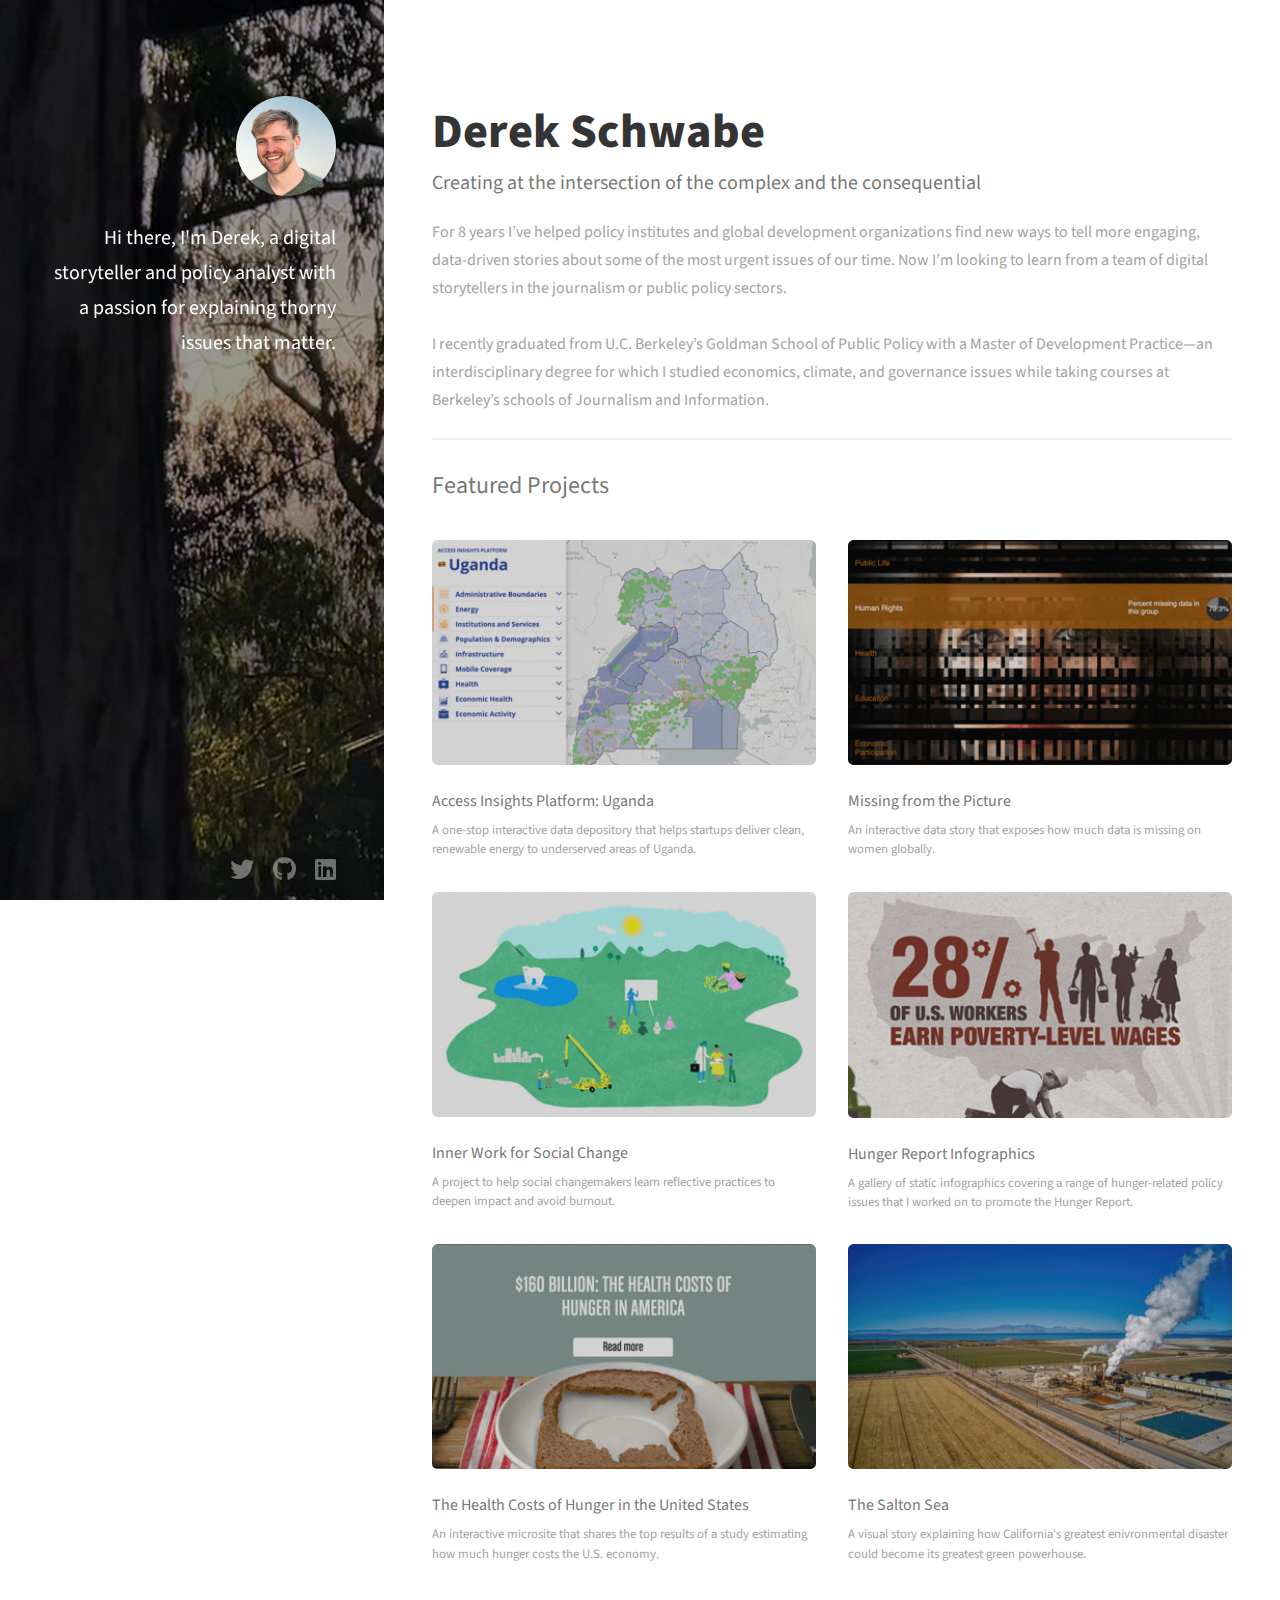
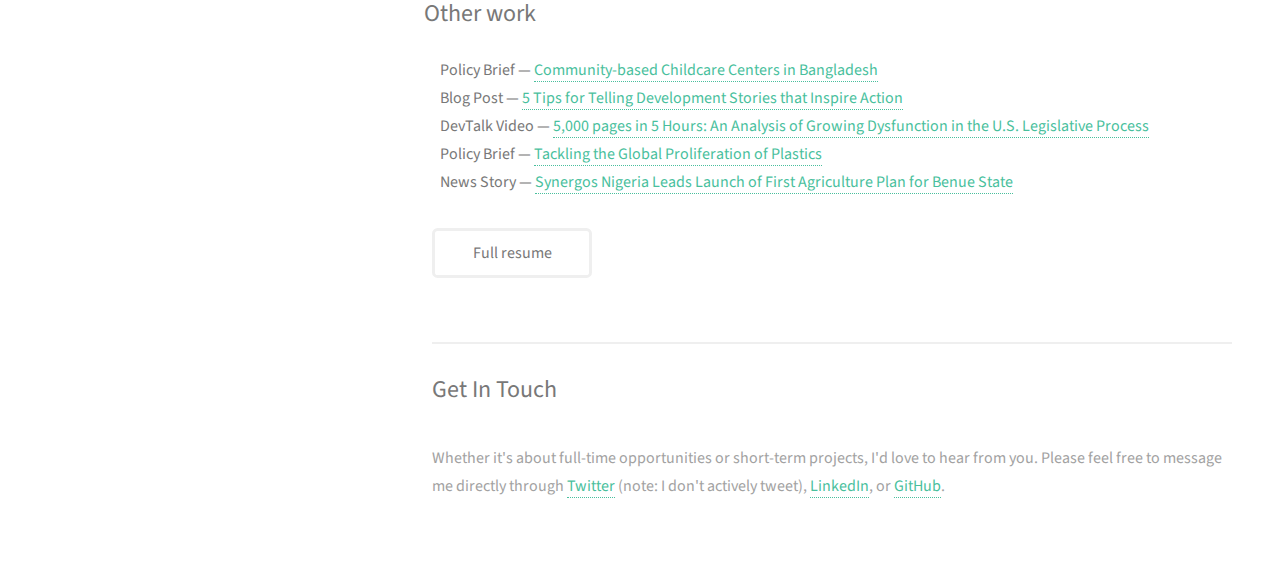
==== commit a2c20872: "Updating index.html to add infographic page" ====
--- a/index.html
+++ b/index.html
@@ -22,7 +22,7 @@
 					and policy analyst with a passion for
 					explaining thorny issues that matter.</span></h1><br />
 					<span class = whatido> <h1><strong>What I do</strong></h1></span>
-					<span id="keywords"><p class ="intro"><span class = "keyword">Writing and reporting</span> <span class = "keyword">Editing</span> <span class = "keyword">Policy analysis</span> <span class = "keyword">Front-end (html, css, javascript) </span> <span class = "keyword">Data analysis (Python)</span> <span class = "keyword">Data visualization </span> <span class = "keyword">Graphic design (Adobe Suite) </span> <span class = "keyword">Communications strategy </span> <span class = "keyword">Innovative digital storytelling</span></p>
+					<span id="keywords"><p class ="intro"><span class = "keyword">Writing and reporting</span> <span class = "keyword">Editing</span> <span class = "keyword">Policy analysis</span> <span class = "keyword">Front-end (html, css, javascript) </span> <span class = "keyword">Data analysis (Python/R)</span> <span class = "keyword">Data visualization </span> <span class = "keyword">Graphic design (Adobe Suite) </span> <span class = "keyword">Communications strategy </span> <span class = "keyword">Innovative digital storytelling</span></p>
 				</span>
 				</div>
 			</header>
@@ -52,42 +52,42 @@
 						<h2 class="projects">Featured Projects</h2>
 						<div class="row">
 							<article class="col-6 col-12-xsmall work-item">
+								<a href="https://accessinsights.org/explore/ug" target="_blank" class="image fit thumb"><img src="images/thumbs/06.jpg" alt="" /></a>
+								<h3>Access Insights Platform: Uganda</h3>
+								<p>A one-stop interactive data depository that helps startups deliver clean, renewable energy to underserved areas of Uganda.</p>
+							</article>
+							<article class="col-6 col-12-xsmall work-item">
+								<a href="https://hungerreport.org/missingdata/" target="_blank" class="image fit thumb"><img src="images/thumbs/02.jpg" alt="" /></a>
+								<h3>Missing from the Picture</h3>
+								<p>An interactive data story that exposes how much data is missing on women globally.</p>
+							</article>
+							<article class="col-6 col-12-xsmall work-item">
+								<a href="https://www.innerworkforsocialchange.org/" target="_blank" class="image fit thumb"><img src="images/thumbs/03.jpg" alt="" /></a>
+								<h3>Inner Work for Social Change</h3>
+								<p>A project to help social changemakers learn reflective practices to deepen impact and avoid burnout.</p>
+							</article>
+							<article class="col-6 col-12-xsmall work-item">
+								<a href="infographics.html" target="_blank" class="image fit thumb"><img src="images/thumbs/07.jpg" alt="" /></a>
+								<h3>Hunger Report Infographics</h3>
+								<p>A gallery of static infographics covering a range of hunger-related policy issues that I worked on to promote the Hunger Report.</p>
+							</article>
+							<article class="col-6 col-12-xsmall work-item">
+								<a href="http://www.hungerreport.org/costofhunger/" target="_blank" class="image fit thumb"><img src="images/thumbs/04.jpg" alt="" /></a>
+								<h3>The Health Costs of Hunger in the United States</h3>
+								<p>An interactive microsite that shares the top results of a study estimating how much hunger costs the U.S. economy.</p>
+							</article>
+							<article class="col-6 col-12-xsmall work-item">
 								<a href="https://salton-sea-story.netlify.app/" target="_blank" class="image fit thumb"><img src="images/thumbs/01.jpg" alt="" /></a>
 								<h3>The Salton Sea</h3>
 								<p>A visual story explaining how California's greatest enivronmental disaster could become its greatest green powerhouse.</p>
 							</article>
-							<article class="col-6 col-12-xsmall work-item">
-								<a href="https://hungerreport.org/missingdata/" target="_blank" class="image fit thumb"><img src="images/thumbs/02.jpg" alt="" /></a>
-								<h3>Missing from the Picture</h3>
-								<p>An interactive data story that exposes how much data is missing on women globally.</p>
-							</article>
-							<article class="col-6 col-12-xsmall work-item">
-								<a href="https://www.innerworkforsocialchange.org/" target="_blank" class="image fit thumb"><img src="images/thumbs/03.jpg" alt="" /></a>
-								<h3>Inner Work for Social Change</h3>
-								<p>A project to help social changemakers learn reflective practices to deepen impact and avoid burnout.</p>
-							</article>
-							<article class="col-6 col-12-xsmall work-item">
-								<a href="http://www.hungerreport.org/costofhunger/" target="_blank" class="image fit thumb"><img src="images/thumbs/04.jpg" alt="" /></a>
-								<h3>The Health Costs of Hunger in the United States</h3>
-								<p>An interactive microsite that shares the top results of a study estimating how much hunger costs the U.S. economy.</p>
-							</article>
-							<article class="col-6 col-12-xsmall work-item">
-								<a href="https://hungerreport.org/profiles/" target="_blank" class="image fit thumb"><img src="images/thumbs/05.jpg" alt="" /></a>
-								<h3>Ending Hunger in America</h3>
-								<p>A digital blend of personal stories and data visualizations that proposes four policy steps for ending hunger in the United States.</p>
-							</article>
-							<article class="col-6 col-12-xsmall work-item">
-								<a href="https://accessinsights.org/explore/ug" target="_blank" class="image fit thumb"><img src="images/thumbs/06.jpg" alt="" /></a>
-								<h3>Access Insights Platform: Uganda</h3>
-								<p>A one-stop interactive data depository that helps startups deliver clean, renewable energy to underserved areas of Uganda.</p>
-							</article>
 						<h2 class="other-work-h2">Other work</h2>
 								<ul class = "other-work">
+									<li><strong> Policy Brief — </strong><a href="https://www.syngs.info/files/2019-bangladesh-dpp-childcare-brief.pdf" target="_blank">Community-based Childcare Centers in Bangladesh</a></li>
 									<li><strong>Blog Post — </strong><a href="https://mdp.berkeley.edu/5-tips-for-telling-development-stories-that-inspire-action/" target="_blank">5 Tips for Telling Development Stories that Inspire Action</a></a></li>
 									<li><strong>DevTalk Video — </strong><a href="https://www.youtube.com/watch?v=Q4P-qdY0hNo/" target="_blank">5,000 pages in 5 Hours: An Analysis of Growing Dysfunction in the U.S. Legislative Process</a></li>
 									<li><strong>Policy Brief — </strong><a href="https://d-schwabe.github.io/assets/documents/Policy%20Brief%20-%20Managing%20Disposable%20Plastics%20-%20Derek%20Schwabe.pdf" target="_blank">Tackling the Global Proliferation of Plastics</a></li>
 									<li><strong>News Story — </strong><a href="https://www.synergos.org/news-and-insights/2019/synergos-nigeria-leads-launch-first-agriculture-plan-benue-state/" target="_blank">Synergos Nigeria Leads Launch of First Agriculture Plan for Benue State</a></li>
-									<li><strong> Policy Brief — </strong><a href="https://www.syngs.info/files/2019-bangladesh-dpp-childcare-brief.pdf" target="_blank">Community-based Childcare Centers in Bangladesh</a></li>
 						</div>
 						<ul class="actions">
 							<li><a href="assets/documents/Derek-Schwabe-Resume-2022.pdf" target="_blank" class="button">Full resume</a></li>
--- a/assets/css/main.css
+++ b/assets/css/main.css
@@ -255,6 +255,19 @@
 	}
 	
 	h2.projects{
+		margin: -1.5em 0 1.5em 0;
+	}
+
+	h2.other-work-h2{
+		text-indent: -1em;
+	}
+
+	ul.other-work{
+		list-style: none;
+		text-indent: -.7xfm;
+	}
+
+	h2.get-in-touch{
 		margin: -1.5em 0 1.5em 0;
 	}
 
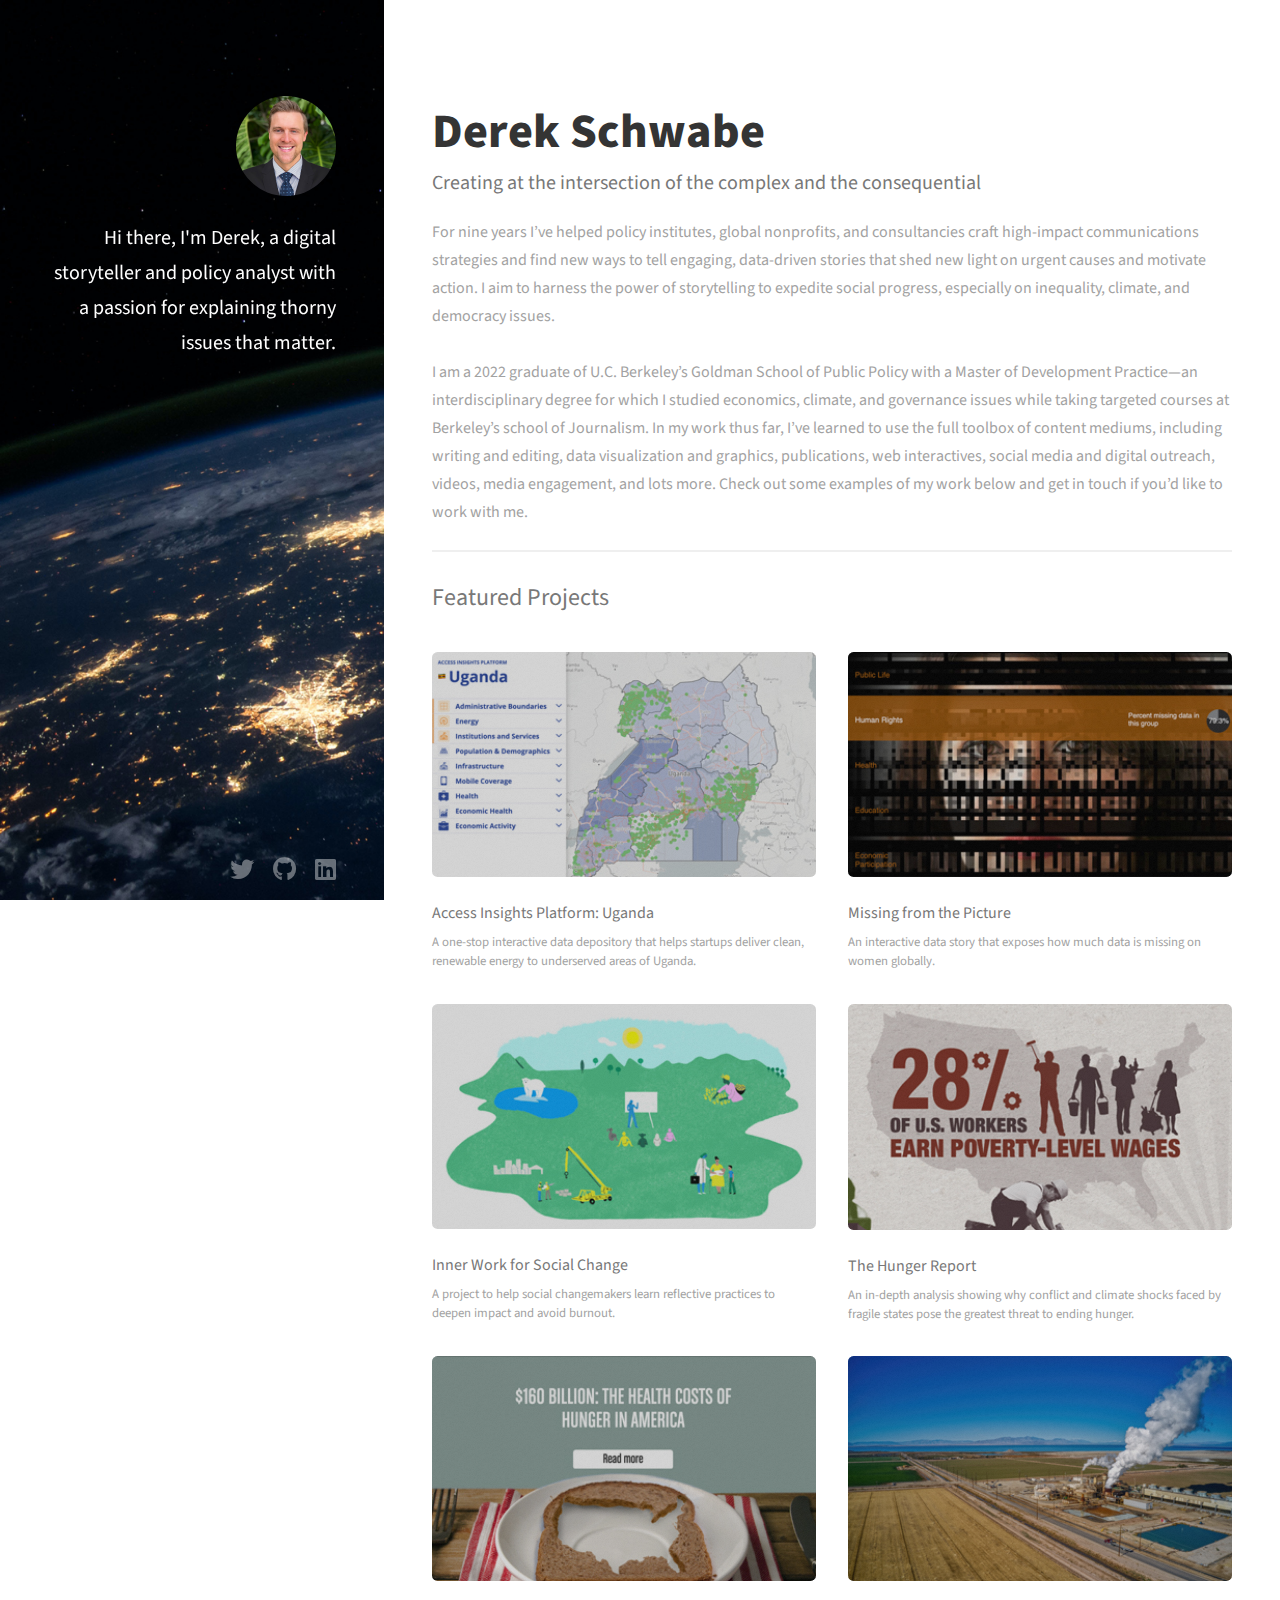
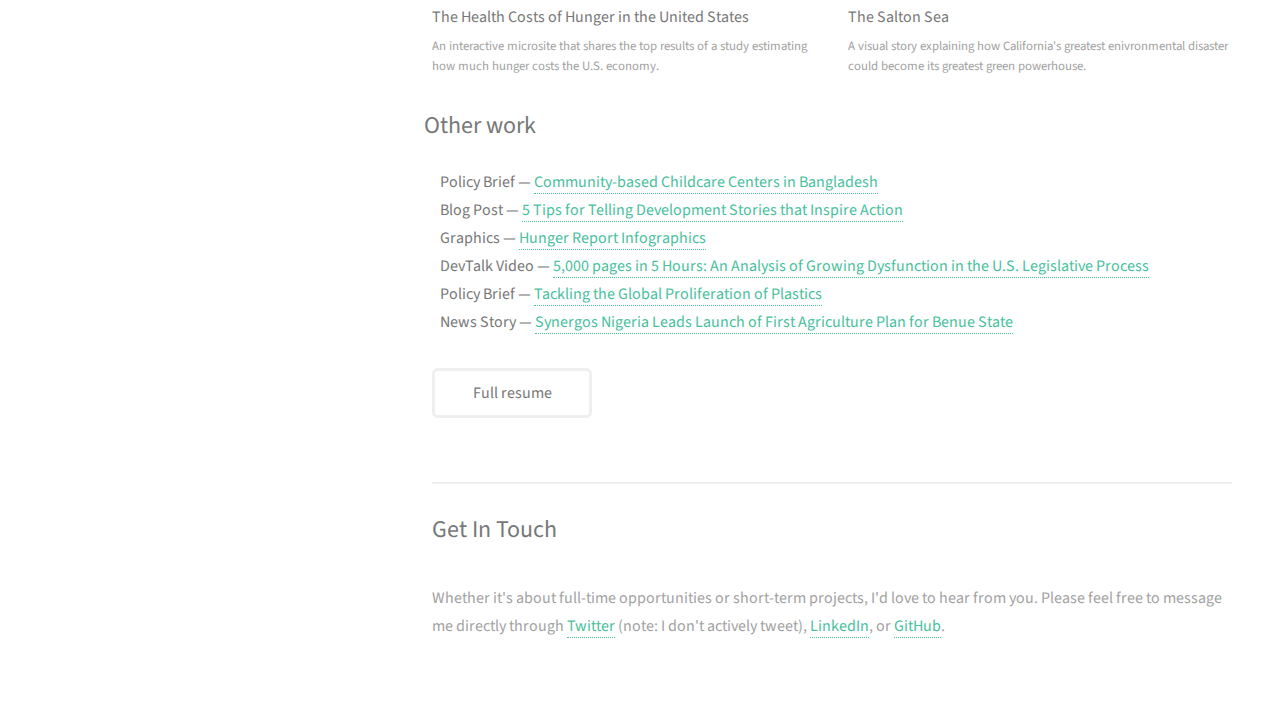
==== commit e8d65b58: "Moving infographic link down and adding HR" ====
--- a/index.html
+++ b/index.html
@@ -36,9 +36,9 @@
 							<h1 class="name">Derek Schwabe</h1>
 							<h3 class = "tagline">Creating at the intersection of the complex and the consequential</h3>
 						</header>
-						<p class ="intro">For 8 years I’ve helped policy institutes and global development organizations find new ways to tell more engaging, data-driven stories about some of the most urgent issues of our time. Now I’m looking to learn from a team of digital storytellers in the journalism or public policy sectors. <br /> <br />
-
-						I recently graduated from U.C. Berkeley’s Goldman School of Public Policy with a Master of Development Practice—an interdisciplinary degree for which I studied economics, climate, and governance issues while taking courses at Berkeley’s schools of Journalism and Information.</p> <br /><br />
+						<p class ="intro">For nine years I’ve helped policy institutes, global nonprofits, and consultancies craft high-impact communications strategies and find new ways to tell engaging, data-driven stories that shed new light on urgent causes and motivate action. I aim to harness the power of storytelling to expedite social progress, especially on inequality, climate, and democracy issues.<br /> <br />
+
+						I am a 2022 graduate of U.C. Berkeley’s Goldman School of Public Policy with a Master of Development Practice—an interdisciplinary degree for which I studied economics, climate, and governance issues while taking targeted courses at Berkeley’s school of Journalism. In my work thus far, I’ve learned to use the full toolbox of content mediums, including writing and editing, data visualization and graphics, publications, web interactives, social media and digital outreach, videos, media engagement, and lots more. Check out some examples of my work below and get in touch if you’d like to work with me.</p> <br /><br />
 
 						<!-- <h3 id = "skills"> What I do</h3>
 						<div class = "keyword-container"><p class ="intro"><span class = "keyword">Writing and reporting</span> <span class = "keyword">editing</span> <span class = "keyword">policy analysis</span> <span class = "keyword">front-end web development (html, css, javascript) </span> <span class = "keyword">data analysis (Python)</span> <span class = "keyword">data visualization </span> <span class = "keyword">graphic design (Adobe Suite) </span> <span class = "keyword">communications strategy </span> <span class = "keyword">innovative digital storytelling</span></p></div> -->
@@ -67,9 +67,9 @@
 								<p>A project to help social changemakers learn reflective practices to deepen impact and avoid burnout.</p>
 							</article>
 							<article class="col-6 col-12-xsmall work-item">
-								<a href="infographics.html" target="_blank" class="image fit thumb"><img src="images/thumbs/07.jpg" alt="" /></a>
-								<h3>Hunger Report Infographics</h3>
-								<p>A gallery of static infographics covering a range of hunger-related policy issues that I worked on to promote the Hunger Report.</p>
+								<a href="https://www.bread.org/sites/default/files/2017-hunger-report-full.pdf" target="_blank" class="image fit thumb"><img src="images/thumbs/07.jpg" alt="" /></a>
+								<h3>The Hunger Report</h3>
+								<p>An in-depth analysis showing why conflict and climate shocks faced by fragile states pose the greatest threat to ending hunger.</p>
 							</article>
 							<article class="col-6 col-12-xsmall work-item">
 								<a href="http://www.hungerreport.org/costofhunger/" target="_blank" class="image fit thumb"><img src="images/thumbs/04.jpg" alt="" /></a>
@@ -85,6 +85,7 @@
 								<ul class = "other-work">
 									<li><strong> Policy Brief — </strong><a href="https://www.syngs.info/files/2019-bangladesh-dpp-childcare-brief.pdf" target="_blank">Community-based Childcare Centers in Bangladesh</a></li>
 									<li><strong>Blog Post — </strong><a href="https://mdp.berkeley.edu/5-tips-for-telling-development-stories-that-inspire-action/" target="_blank">5 Tips for Telling Development Stories that Inspire Action</a></a></li>
+									<li><strong> Graphics — </strong><a href="infographics.html/" target="_blank">Hunger Report Infographics</a></li>
 									<li><strong>DevTalk Video — </strong><a href="https://www.youtube.com/watch?v=Q4P-qdY0hNo/" target="_blank">5,000 pages in 5 Hours: An Analysis of Growing Dysfunction in the U.S. Legislative Process</a></li>
 									<li><strong>Policy Brief — </strong><a href="https://d-schwabe.github.io/assets/documents/Policy%20Brief%20-%20Managing%20Disposable%20Plastics%20-%20Derek%20Schwabe.pdf" target="_blank">Tackling the Global Proliferation of Plastics</a></li>
 									<li><strong>News Story — </strong><a href="https://www.synergos.org/news-and-insights/2019/synergos-nigeria-leads-launch-first-agriculture-plan-benue-state/" target="_blank">Synergos Nigeria Leads Launch of First Agriculture Plan for Benue State</a></li>
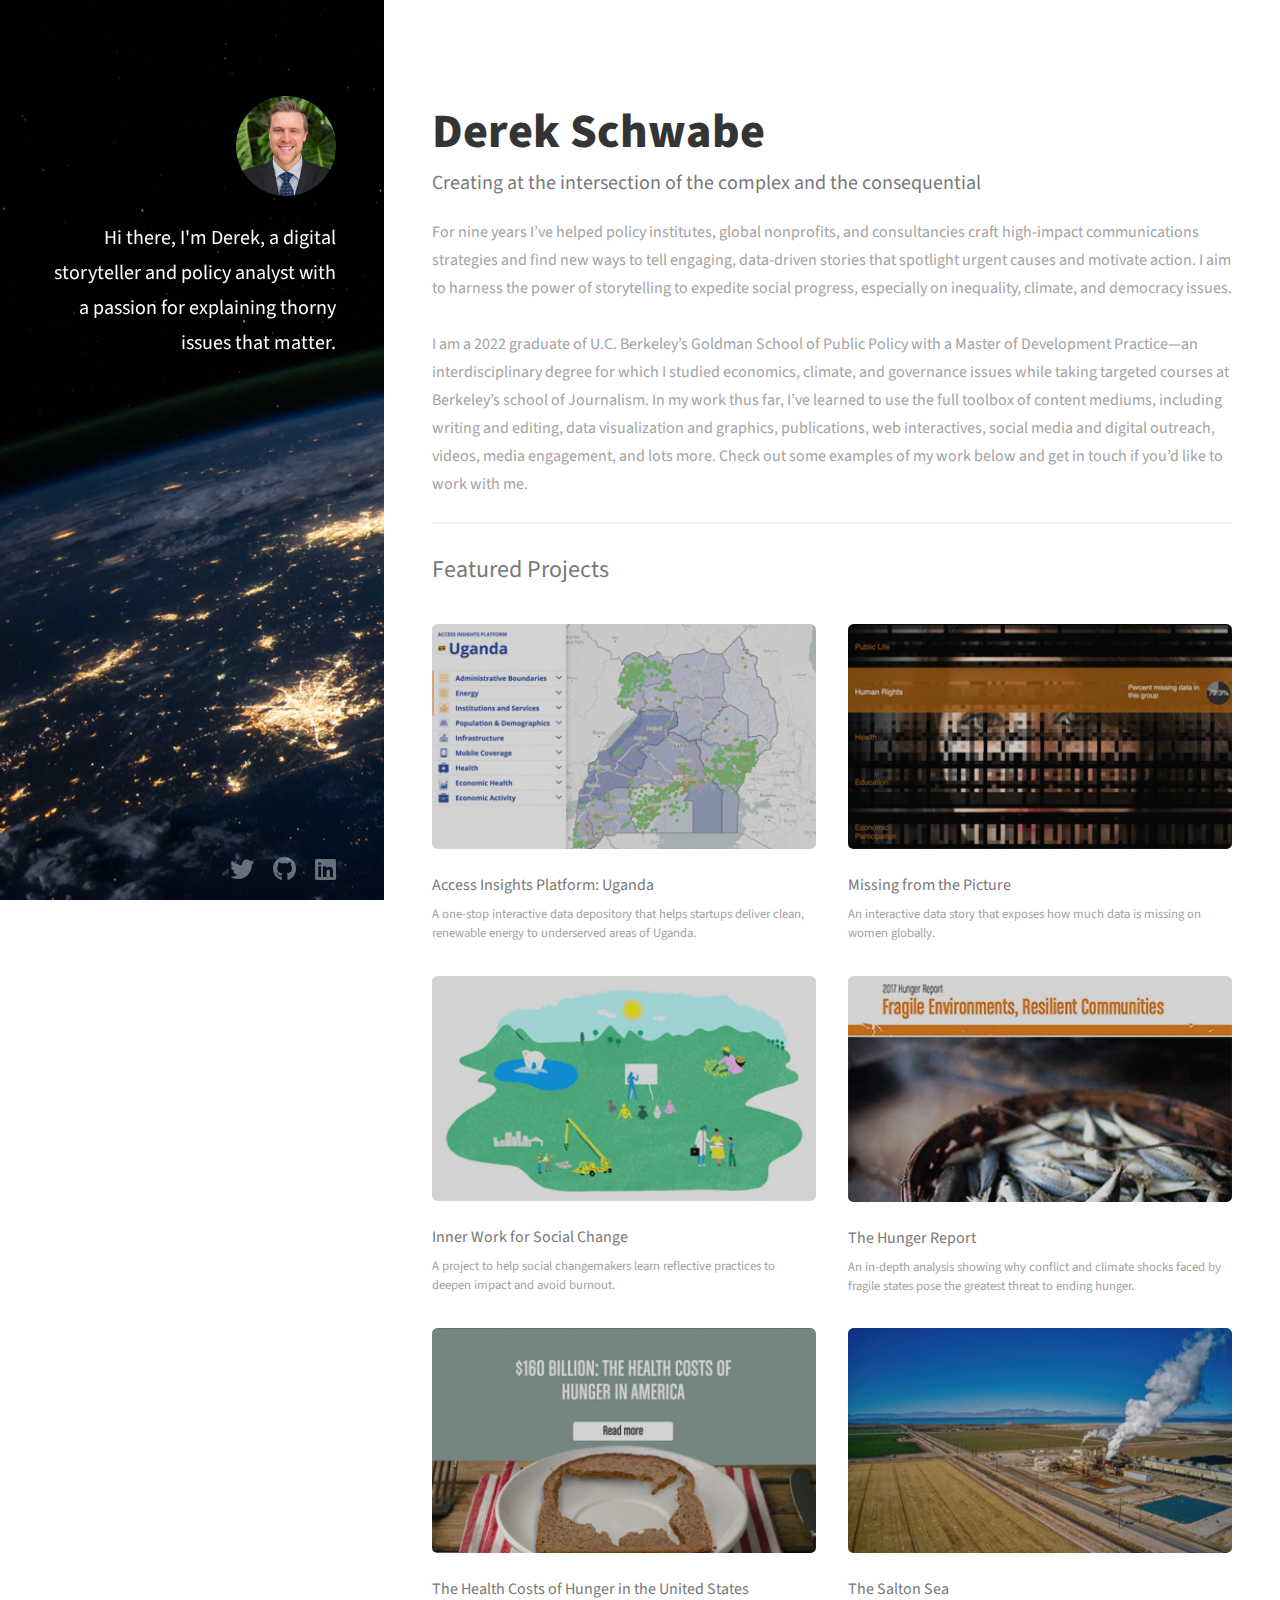
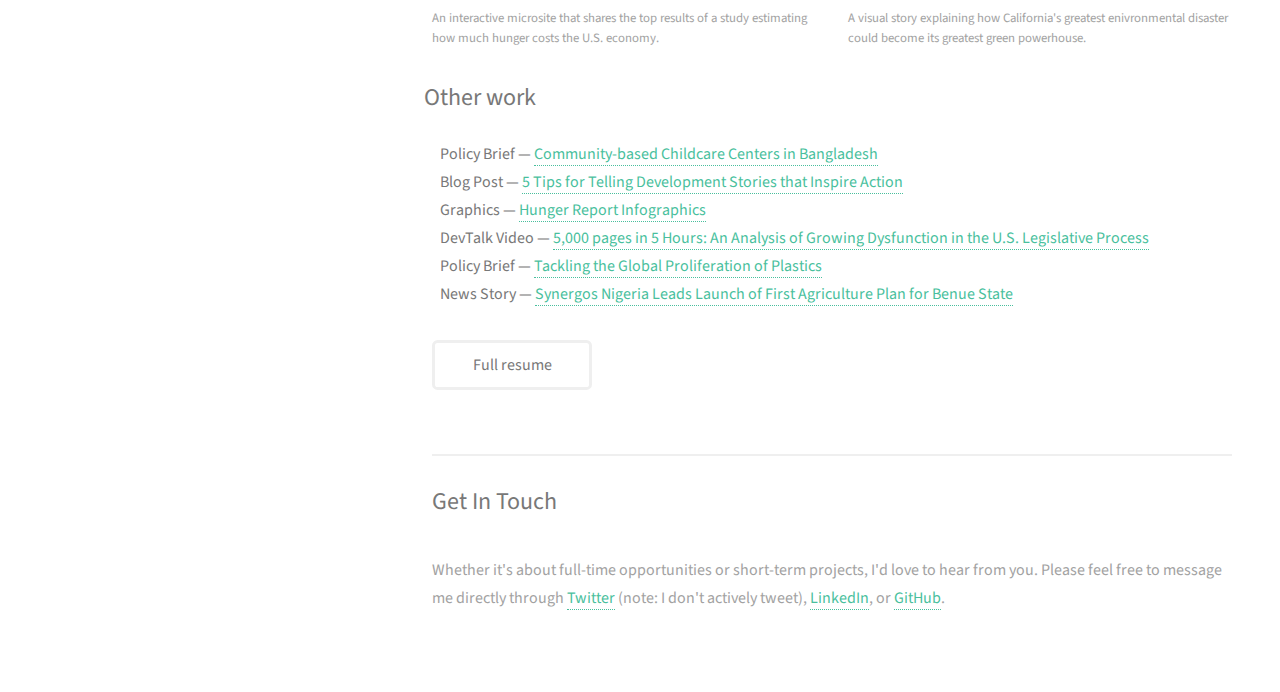
==== commit 6e5f4343: "Smaller text edits to opening paras" ====
--- a/index.html
+++ b/index.html
@@ -36,7 +36,7 @@
 							<h1 class="name">Derek Schwabe</h1>
 							<h3 class = "tagline">Creating at the intersection of the complex and the consequential</h3>
 						</header>
-						<p class ="intro">For nine years I’ve helped policy institutes, global nonprofits, and consultancies craft high-impact communications strategies and find new ways to tell engaging, data-driven stories that shed new light on urgent causes and motivate action. I aim to harness the power of storytelling to expedite social progress, especially on inequality, climate, and democracy issues.<br /> <br />
+						<p class ="intro">For nine years I’ve helped policy institutes, global nonprofits, and consultancies craft high-impact communications strategies and find new ways to tell engaging, data-driven stories that spotlight urgent causes and motivate action. I aim to harness the power of storytelling to expedite social progress, especially on inequality, climate, and democracy issues.<br /> <br />
 
 						I am a 2022 graduate of U.C. Berkeley’s Goldman School of Public Policy with a Master of Development Practice—an interdisciplinary degree for which I studied economics, climate, and governance issues while taking targeted courses at Berkeley’s school of Journalism. In my work thus far, I’ve learned to use the full toolbox of content mediums, including writing and editing, data visualization and graphics, publications, web interactives, social media and digital outreach, videos, media engagement, and lots more. Check out some examples of my work below and get in touch if you’d like to work with me.</p> <br /><br />
 
@@ -85,7 +85,7 @@
 								<ul class = "other-work">
 									<li><strong> Policy Brief — </strong><a href="https://www.syngs.info/files/2019-bangladesh-dpp-childcare-brief.pdf" target="_blank">Community-based Childcare Centers in Bangladesh</a></li>
 									<li><strong>Blog Post — </strong><a href="https://mdp.berkeley.edu/5-tips-for-telling-development-stories-that-inspire-action/" target="_blank">5 Tips for Telling Development Stories that Inspire Action</a></a></li>
-									<li><strong> Graphics — </strong><a href="infographics.html/" target="_blank">Hunger Report Infographics</a></li>
+									<li><strong> Graphics — </strong><a href="infographics.html" target="_blank">Hunger Report Infographics</a></li>
 									<li><strong>DevTalk Video — </strong><a href="https://www.youtube.com/watch?v=Q4P-qdY0hNo/" target="_blank">5,000 pages in 5 Hours: An Analysis of Growing Dysfunction in the U.S. Legislative Process</a></li>
 									<li><strong>Policy Brief — </strong><a href="https://d-schwabe.github.io/assets/documents/Policy%20Brief%20-%20Managing%20Disposable%20Plastics%20-%20Derek%20Schwabe.pdf" target="_blank">Tackling the Global Proliferation of Plastics</a></li>
 									<li><strong>News Story — </strong><a href="https://www.synergos.org/news-and-insights/2019/synergos-nigeria-leads-launch-first-agriculture-plan-benue-state/" target="_blank">Synergos Nigeria Leads Launch of First Agriculture Plan for Benue State</a></li>
